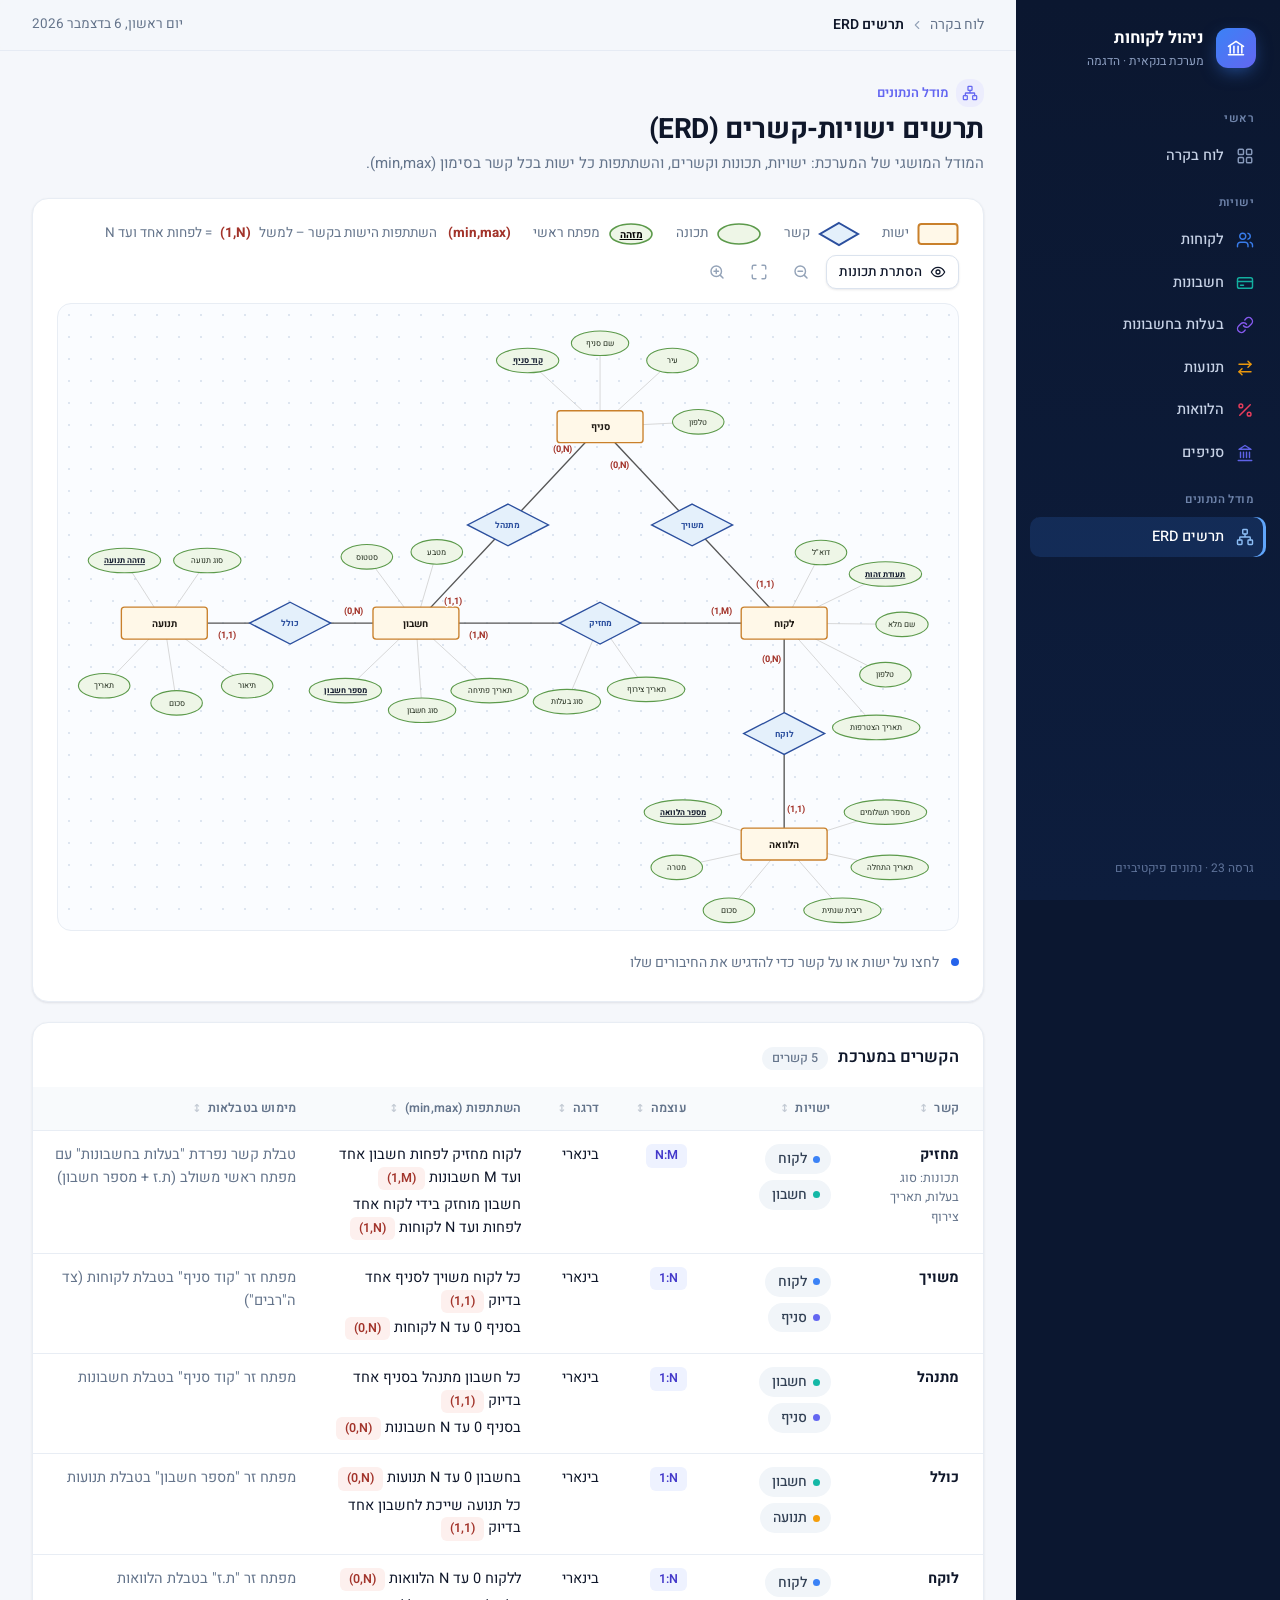
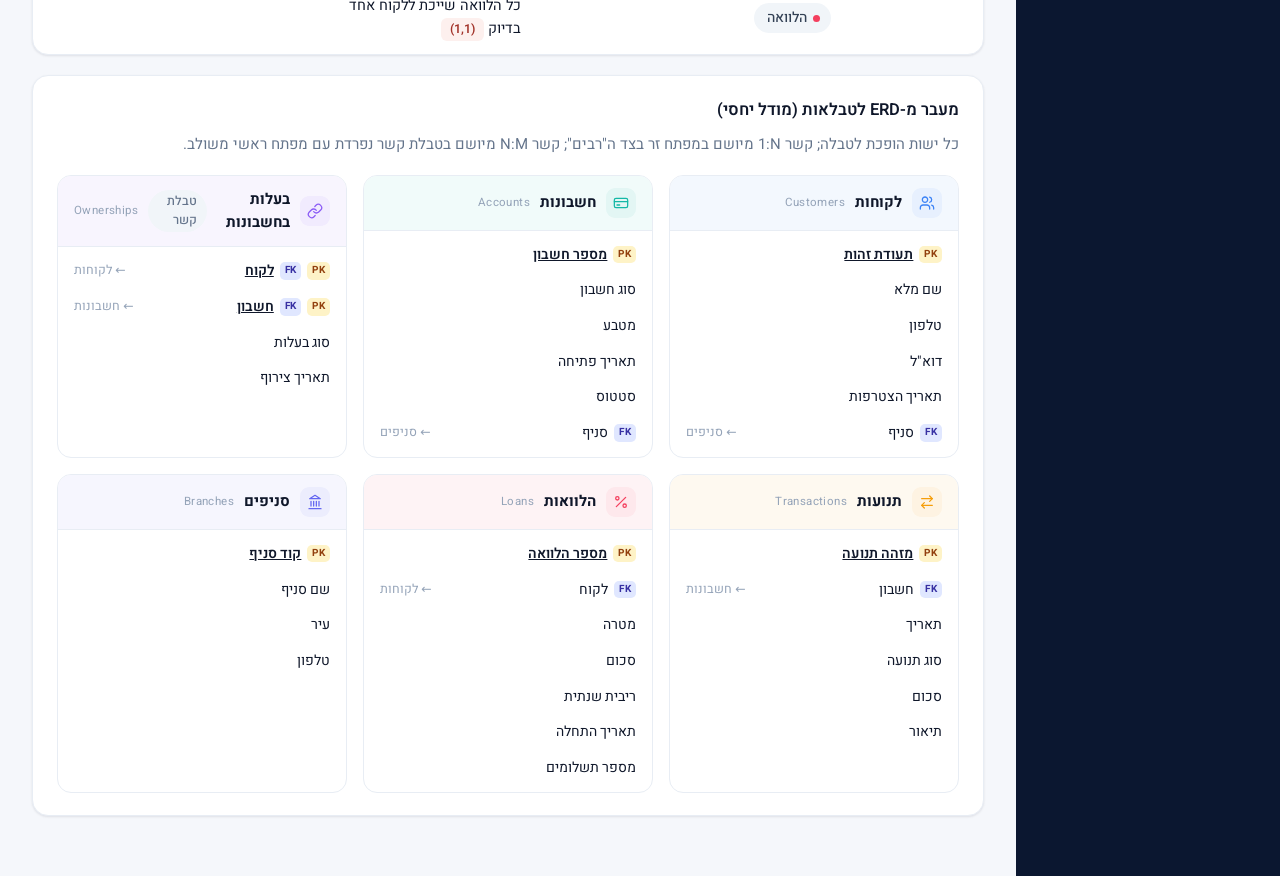
==== erd.html @ eeb23deb "Version 23: force left-to-right order of (min,max) labels in the ERD Safari ignores bidi isolate mar" ====
<!DOCTYPE html>
<html lang="he" dir="rtl">
<head>
  <meta charset="UTF-8">
  <meta name="app-version" content="23">
  <meta name="viewport" content="width=device-width, initial-scale=1">
  <title>תרשים ישויות-קשרים (ERD) – ניהול לקוחות</title>
  <link rel="preconnect" href="https://fonts.googleapis.com">
  <link rel="preconnect" href="https://fonts.gstatic.com" crossorigin>
  <link href="https://fonts.googleapis.com/css2?family=Heebo:wght@400;500;600;700&display=swap" rel="stylesheet">
  <link rel="stylesheet" href="assets/style.css?v=23">
  <link rel="icon" href="data:image/svg+xml,%3Csvg xmlns='http://www.w3.org/2000/svg' viewBox='0 0 24 24'%3E%3Crect width='24' height='24' rx='6' fill='%232563eb'/%3E%3Cpath d='M4 10l8-5 8 5M6 10v7M10 10v7M14 10v7M18 10v7M4 19h16' stroke='white' stroke-width='1.6' fill='none'/%3E%3C/svg%3E">
</head>
<body>
<div class="app">
  <aside class="sidebar" id="sidebar"></aside>
  <div class="scrim"></div>
  <div class="main">
    <header class="header">
      <button class="icon-btn menu-btn" id="menuBtn" type="button" aria-label="תפריט"></button>
      <nav class="crumbs" id="crumbs"></nav>
      <span class="spacer"></span>
      <span class="today" id="today"></span>
    </header>
    <main class="content">
      <div class="page-head">
        <div>
          <div class="eyebrow" style="--c:#6366f1"><span class="tile" id="erdTile"></span>מודל הנתונים</div>
          <h1>תרשים ישויות-קשרים (ERD)</h1>
          <p>המודל המושגי של המערכת: ישויות, תכונות וקשרים, והשתתפות כל ישות בכל קשר בסימון <span class="ltr">(min,max)</span>.</p>
        </div>
      </div>

      <div class="card">
        <div class="erd-toolbar">
          <div class="erd-legend" id="legend"></div>
          <span class="spacer"></span>
          <button class="btn sm" id="toggleAttrs" type="button"></button>
          <button class="icon-btn" id="zoomOut" type="button" title="הקטנה" aria-label="הקטנה"></button>
          <button class="icon-btn" id="zoomFit" type="button" title="התאמה למסך" aria-label="התאמה למסך"></button>
          <button class="icon-btn" id="zoomIn" type="button" title="הגדלה" aria-label="הגדלה"></button>
        </div>
        <div class="erd-canvas" id="canvas"></div>
        <div class="sel-bar"><span class="dot"></span><span id="selInfo">לחצו על ישות או על קשר כדי להדגיש את החיבורים שלו</span>
          <button class="btn sm ghost" id="clearSel" type="button" hidden>ניקוי בחירה</button></div>
      </div>

      <div class="card flush">
        <div class="card-head" style="padding:22px 24px 0"><h2>הקשרים במערכת</h2><span class="count-pill" id="relCount"></span></div>
        <div class="table-wrap" style="margin-top:6px"><table class="data rels" id="relTable"></table></div>
      </div>

      <div class="card">
        <div class="card-head"><h2>מעבר מ-ERD לטבלאות (מודל יחסי)</h2></div>
        <p class="muted" style="margin:-6px 0 18px">כל ישות הופכת לטבלה; קשר <span class="ltr">1:N</span> מיושם במפתח זר בצד ה"רבים"; קשר <span class="ltr">N:M</span> מיושם בטבלת קשר נפרדת עם מפתח ראשי משולב.</p>
        <div class="schema-grid" id="schemaGrid"></div>
      </div>
    </main>
  </div>
</div>

<script src="assets/schema.js?v=23"></script>
<script src="assets/shell.js?v=23"></script>
<script src="assets/erd.js?v=23"></script>
</body>
</html>
---- assets/style.css ----
[hidden]{display:none!important}
:root{
  --bg:#f5f7fb; --surface:#fff; --ink:#0f172a; --ink-2:#334155; --muted:#64748b; --faint:#94a3b8;
  --line:#e8edf4; --line-2:#dbe3ee;
  --side:#0b1730; --side-2:#13254a; --side-ink:#c7d2e6;
  --primary:#2563eb; --primary-600:#1d4ed8; --primary-50:#eff5ff;
  --good:#16a34a; --bad:#e11d48; --warn:#d97706;
  --r:16px; --r-sm:10px;
  --sh-1:0 1px 2px rgba(15,23,42,.04),0 1px 3px rgba(15,23,42,.06);
  --sh-2:0 4px 24px -6px rgba(15,23,42,.10),0 2px 6px rgba(15,23,42,.04);
  --side-w:264px;
}
*{box-sizing:border-box}
html,body{margin:0;height:100%}
body{font-family:"Heebo",system-ui,-apple-system,"Segoe UI",Arial,sans-serif;background:var(--bg);color:var(--ink);
  direction:rtl;text-align:right;font-size:15px;line-height:1.55;-webkit-font-smoothing:antialiased}
a{color:var(--primary);text-decoration:none}
button,input,select{font:inherit;color:inherit}
.ltr{direction:ltr;unicode-bidi:isolate;display:inline-block}
.muted{color:var(--muted)}
.num{font-variant-numeric:tabular-nums}

/* ================= App shell ================= */
.app{display:grid;grid-template-columns:var(--side-w) 1fr;min-height:100vh;min-height:100dvh;background:linear-gradient(to left,var(--side) var(--side-w),transparent var(--side-w))}
.sidebar{background:linear-gradient(180deg,var(--side) 0%,#0d1d3d 100%);color:var(--side-ink);
  position:sticky;top:0;height:100vh;height:100dvh;overflow-y:auto;overscroll-behavior:contain;padding:22px 14px;display:flex;flex-direction:column;gap:2px}
.brand{display:flex;align-items:center;gap:12px;color:#fff;padding:4px 10px 22px}
.brand-mark{width:40px;height:40px;border-radius:12px;display:grid;place-items:center;color:#fff;
  background:linear-gradient(135deg,#3b82f6,#6366f1);box-shadow:0 6px 18px -4px rgba(59,130,246,.55)}
.brand b{display:block;font-size:16.5px;font-weight:700;letter-spacing:-.2px}
.brand small{display:block;font-size:12px;color:#8ea0c2}
.nav-sec{font-size:11.5px;font-weight:600;letter-spacing:.4px;color:#6f84ab;padding:16px 12px 6px}
.nav-item{display:flex;align-items:center;gap:12px;padding:9px 12px;border-radius:10px;color:var(--side-ink);font-weight:500;font-size:14.5px;transition:background .15s,color .15s}
.nav-item:hover{background:rgba(255,255,255,.06);color:#fff}
.nav-item.active{background:rgba(59,130,246,.16);color:#fff;box-shadow:inset -3px 0 0 #60a5fa}
.nav-ic{display:grid;place-items:center;color:var(--c,#8ea0c2);opacity:.95}
.nav-item.active .nav-ic{color:#93c5fd}
.nav-count{margin-inline-start:auto;font-size:12px;background:rgba(255,255,255,.08);color:#b8c5dd;border-radius:999px;padding:0 8px;font-variant-numeric:tabular-nums}
.side-foot{margin-top:auto;font-size:12px;color:#5f739a;padding:18px 12px 0}

.main{min-width:0;display:flex;flex-direction:column}
.header{position:sticky;top:0;z-index:15;display:flex;align-items:center;gap:14px;padding:14px 32px;
  background:rgba(245,247,251,.82);backdrop-filter:saturate(1.4) blur(10px);-webkit-backdrop-filter:saturate(1.4) blur(10px);border-bottom:1px solid rgba(219,227,238,.6)}
.crumbs{display:flex;align-items:center;gap:6px;font-size:14px;color:var(--muted);min-width:0}
.crumbs a{color:var(--muted)} .crumbs a:hover{color:var(--ink)}
.crumbs b{color:var(--ink);font-weight:600;white-space:nowrap;overflow:hidden;text-overflow:ellipsis}
.crumbs svg{transform:scaleX(-1);color:var(--faint)}
.header .spacer{flex:1}
.today{font-size:13.5px;color:var(--muted)}
.menu-btn{display:none}
.content{padding:28px 32px 40px;max-width:1360px;width:100%}
.scrim{display:none}

/* ================= Typography / page head ================= */
.page-head{display:flex;align-items:flex-end;gap:16px;flex-wrap:wrap;margin-bottom:22px}
.page-head h1{margin:0;font-size:28px;font-weight:700;letter-spacing:-.4px;line-height:1.2}
.page-head p{margin:6px 0 0;color:var(--muted);max-width:760px}
.page-head .actions{margin-inline-start:auto;display:flex;gap:10px;align-items:center;flex-wrap:wrap}
.eyebrow{display:inline-flex;align-items:center;gap:8px;font-size:13px;font-weight:600;color:var(--c,var(--primary));margin-bottom:6px}
.eyebrow .tile{width:28px;height:28px}

/* ================= Cards ================= */
.card{background:var(--surface);border:1px solid var(--line);border-radius:var(--r);box-shadow:var(--sh-1);padding:22px 24px;margin-bottom:20px}
.card-head{display:flex;align-items:center;gap:10px;margin-bottom:16px}
.card-head h2{margin:0;font-size:16.5px;font-weight:600}
.card-head .sub{font-size:13px;color:var(--muted)}
.card-head .more{margin-inline-start:auto;font-size:13.5px;font-weight:500}
.card.flush{padding:0;overflow:hidden}
.tile{width:42px;height:42px;border-radius:12px;display:grid;place-items:center;flex:none;
  color:var(--c,var(--primary));background:color-mix(in srgb,var(--c,var(--primary)) 12%,#fff)}

/* KPI */
.kpis{display:grid;grid-template-columns:repeat(4,minmax(0,1fr));gap:18px;margin-bottom:20px}
.kpi{background:var(--surface);border:1px solid var(--line);border-radius:var(--r);box-shadow:var(--sh-1);padding:20px 22px;display:flex;flex-direction:column;gap:14px;color:var(--ink);position:relative;overflow:hidden}
a.kpi:hover{box-shadow:var(--sh-2);border-color:var(--line-2)}
.kpi .top{display:flex;align-items:center;justify-content:space-between}
.kpi .lbl{color:var(--muted);font-size:14px;font-weight:500}
.kpi .val{font-size:30px;font-weight:700;letter-spacing:-.6px;line-height:1.1;font-variant-numeric:tabular-nums}
.kpi .foot{font-size:13px;color:var(--muted)}
.kpi.hero{background:linear-gradient(135deg,#1e3a8a 0%,#2563eb 55%,#4f46e5 100%);color:#fff;border:0;box-shadow:0 12px 30px -12px rgba(37,99,235,.6)}
.kpi.hero .lbl,.kpi.hero .foot{color:rgba(255,255,255,.78)}
.kpi.hero .tile{background:rgba(255,255,255,.16);color:#fff}
.kpi.hero::after{content:"";position:absolute;inset:auto -60px -80px auto;width:220px;height:220px;border-radius:50%;background:radial-gradient(circle,rgba(255,255,255,.18),transparent 65%)}

.grid{display:grid;gap:20px}
.grid.c2{grid-template-columns:1fr 1fr}
.grid.c32{grid-template-columns:3fr 2fr}

/* entity strip */
.ent-strip{display:grid;grid-template-columns:repeat(6,minmax(0,1fr));gap:12px}
.ent-chip{display:flex;flex-direction:column;gap:10px;padding:14px;border:1px solid var(--line);border-radius:14px;color:var(--ink);transition:.15s}
.ent-chip:hover{border-color:color-mix(in srgb,var(--c) 40%,#fff);background:color-mix(in srgb,var(--c) 4%,#fff)}
.ent-chip .tile{width:34px;height:34px;border-radius:10px}
.ent-chip b{font-size:22px;font-weight:700;line-height:1}
.ent-chip span{font-size:13px;color:var(--muted)}

/* bars */
.bars{display:flex;flex-direction:column;gap:14px}
.bar-row{display:grid;grid-template-columns:92px 1fr auto;align-items:center;gap:12px;font-size:14px}
.bar-row .name{color:var(--ink-2);font-weight:500}
.bar-track{display:block;height:10px;background:#f1f5f9;border-radius:999px;overflow:hidden}
.bar-fill{display:block;height:100%;border-radius:999px;background:var(--c,var(--primary));min-width:4px;transition:width .6s cubic-bezier(.2,.8,.2,1)}
.bar-row .v{font-weight:600;font-variant-numeric:tabular-nums;min-width:96px;text-align:left}
.bar-row:hover .bar-fill{filter:brightness(.92)}

/* people list */
.plist{display:flex;flex-direction:column}
.prow{display:flex;align-items:center;gap:12px;padding:11px 0;border-top:1px solid var(--line);color:var(--ink)}
.prow:first-child{border-top:0}
.prow:hover .pname{color:var(--primary)}
.pname{font-weight:600}
.psub{font-size:12.5px;color:var(--muted)}
.prow .amt{margin-inline-start:auto;font-weight:600;font-variant-numeric:tabular-nums}
.avatar{width:36px;height:36px;border-radius:50%;display:grid;place-items:center;font-size:13.5px;font-weight:700;flex:none;
  color:var(--c,#3b82f6);background:color-mix(in srgb,var(--c,#3b82f6) 14%,#fff)}

/* ================= Buttons & inputs ================= */
.btn{border:1px solid var(--line-2);background:#fff;color:var(--ink);padding:9px 16px;border-radius:var(--r-sm);cursor:pointer;font-weight:500;font-size:14.5px;
  display:inline-flex;align-items:center;gap:8px;box-shadow:var(--sh-1);transition:.15s;white-space:nowrap}
.btn:hover{background:#f8fafc;border-color:#cbd5e1}
.btn.primary{background:var(--primary);border-color:var(--primary);color:#fff;box-shadow:0 4px 12px -4px rgba(37,99,235,.55)}
.btn.primary:hover{background:var(--primary-600)}
.btn.danger{color:var(--bad)} .btn.danger:hover{background:#fff1f2;border-color:#fecdd3}
.btn.sm{padding:6px 12px;font-size:13.5px}
.btn.ghost{background:transparent;box-shadow:none;border-color:transparent;color:var(--muted)}
.btn.ghost:hover{background:#eef2f7;color:var(--ink)}
.icon-btn{border:0;background:transparent;cursor:pointer;width:34px;height:34px;border-radius:9px;color:var(--faint);display:inline-grid;place-items:center;transition:.15s}
.icon-btn:hover{background:#eef2f7;color:var(--ink)}
.icon-btn.del:hover{background:#fff1f2;color:var(--bad)}
.search{position:relative;display:flex}
.search input{border:1px solid var(--line-2);border-radius:var(--r-sm);padding:9px 40px 9px 14px;min-width:260px;background:#fff;box-shadow:var(--sh-1);outline:0;transition:.15s}
.search input:focus{border-color:#93b4f5;box-shadow:0 0 0 4px rgba(37,99,235,.12)}
.search svg{position:absolute;right:13px;top:50%;transform:translateY(-50%);color:var(--faint)}

/* ================= Tables ================= */
.table-wrap{overflow-x:auto}
table.data{width:100%;border-collapse:separate;border-spacing:0;font-size:14.5px}
table.data th{background:#f8fafc;color:var(--muted);font-weight:600;font-size:12.5px;letter-spacing:.2px;text-align:right;padding:12px 18px;border-bottom:1px solid var(--line);white-space:nowrap}
table.data td{padding:13px 18px;border-bottom:1px solid var(--line);white-space:nowrap;vertical-align:middle}
table.data tbody tr:last-child td{border-bottom:0}
table.data tbody tr[data-go]{cursor:pointer;transition:background .12s}
table.data tbody tr[data-go]:hover{background:#f8fbff}
table.data td.actions{width:1%;text-align:left}
table.data td.actions .icon-btn{opacity:.55;transition:.15s}
table.data tr:hover td.actions .icon-btn,table.data td.actions .icon-btn:focus-visible{opacity:1}
.card table.data th:first-child,.card table.data td:first-child{padding-inline-start:24px}
.cell-main{display:flex;align-items:center;gap:10px;font-weight:600}
.key-ic{font-size:10px;border-radius:5px;padding:1px 5px;margin-inline-start:6px;font-weight:700;letter-spacing:.3px;vertical-align:1px}
.key-ic.pk{background:#fef3c7;color:#92400e}
.key-ic.fk{background:#e0e7ff;color:#3730a3}
.chip{display:inline-flex;align-items:center;gap:6px;color:var(--ink-2);font-size:14px;font-weight:500;padding:3px 10px 3px 12px;border-radius:999px;background:#f1f5f9;border:1px solid transparent;transition:.15s}
.chip::before{content:"";width:7px;height:7px;border-radius:50%;background:var(--c,#94a3b8)}
.chip:hover{border-color:color-mix(in srgb,var(--c) 45%,#fff);background:color-mix(in srgb,var(--c) 7%,#fff)}
.tag{display:inline-flex;align-items:center;gap:6px;font-size:13px;font-weight:500;padding:2px 10px;border-radius:999px;background:#f1f5f9;color:var(--ink-2)}
.tag.ok{background:#ecfdf3;color:#15803d}.tag.ok::before,.tag.bad::before,.tag.mid::before{content:"";width:6px;height:6px;border-radius:50%;background:currentColor}
.tag.bad{background:#fff1f2;color:#be123c}.tag.mid{background:#fffbeb;color:#b45309}
.pos{color:var(--good)} .neg{color:var(--bad)}
.empty{padding:44px;text-align:center;color:var(--muted)}
.count-pill{font-size:12.5px;background:#f1f5f9;color:var(--muted);padding:2px 10px;border-radius:999px;font-weight:500}
.rel-badges{display:flex;gap:8px;flex-wrap:wrap;margin-top:12px}
.rel-badge{font-size:13px;background:#fff;border:1px solid var(--line-2);border-radius:999px;padding:3px 12px;color:var(--ink-2)}
.rel-badge b{color:var(--ink);font-weight:600}

/* ================= Detail ================= */
.detail-hero{display:flex;align-items:center;gap:18px}
.detail-hero .avatar,.detail-hero .tile{width:56px;height:56px;border-radius:16px;font-size:20px}
.attr-grid{display:grid;grid-template-columns:repeat(auto-fill,minmax(200px,1fr));gap:0;border:1px solid var(--line);border-radius:12px;overflow:hidden}
.attr{padding:14px 18px;border-bottom:1px solid var(--line);border-inline-start:1px solid var(--line);margin-inline-start:-1px;margin-bottom:-1px}
.attr .k{font-size:12.5px;color:var(--muted);margin-bottom:3px}
.attr .v{font-weight:500;font-size:15.5px}

/* ================= Dialog ================= */
dialog{border:0;border-radius:20px;padding:0;width:min(580px,94vw);--dlg-max:90vh;max-height:var(--dlg-max);box-shadow:0 30px 80px -20px rgba(15,23,42,.45);overflow:hidden}
@supports (height:1svh){dialog{--dlg-max:90svh}}
dialog>form{display:flex;flex-direction:column;max-height:var(--dlg-max)}
dialog::backdrop{background:rgba(15,23,42,.45);backdrop-filter:blur(3px)}
dialog[open]{animation:pop .18s ease-out}
@keyframes pop{from{opacity:0;transform:translateY(8px) scale(.98)}to{opacity:1;transform:none}}
.dlg-head{padding:22px 26px 6px;display:flex;align-items:center;gap:12px}
.dlg-head h3{margin:0;font-size:19px}
.dlg-body{padding:16px 26px 20px;display:grid;grid-template-columns:1fr 1fr;gap:14px 18px;flex:1 1 auto;min-height:0;overflow-y:auto;-webkit-overflow-scrolling:touch;overscroll-behavior:contain}
.dlg-foot{padding:14px 26px 20px;display:flex;gap:10px;align-items:center;flex-wrap:wrap;position:relative;background:#fff;border-top:1px solid transparent;transition:border-color .2s}
dialog.has-more .dlg-foot{border-top-color:var(--line)}
dialog.has-more .dlg-foot::before{content:"";position:absolute;inset:-36px 0 auto 0;height:36px;background:linear-gradient(to top,rgba(255,255,255,.96),rgba(255,255,255,0));pointer-events:none}
.more-hint{display:none;position:absolute;top:-30px;left:50%;transform:translateX(-50%);font-size:12px;font-weight:600;color:var(--primary);background:#eff5ff;border-radius:999px;padding:2px 10px;pointer-events:none}
dialog.has-more .more-hint{display:block}
.field{display:flex;flex-direction:column;gap:6px}
.field label{font-size:13.5px;font-weight:600;color:var(--ink-2)}
.field label .req{color:var(--bad)}
.field input,.field select{border:1px solid var(--line-2);border-radius:10px;padding:10px 12px;background:#fff;width:100%;min-height:44px;outline:0;transition:.15s}
.field select{-webkit-appearance:none;appearance:none;padding-left:36px;cursor:pointer;
  background:#fff url("data:image/svg+xml,%3Csvg xmlns='http://www.w3.org/2000/svg' width='16' height='16' viewBox='0 0 24 24' fill='none' stroke='%2394a3b8' stroke-width='2' stroke-linecap='round'%3E%3Cpath d='m6 9 6 6 6-6'/%3E%3C/svg%3E") no-repeat left 12px center}
.field input:focus,.field select:focus{border-color:#93b4f5;box-shadow:0 0 0 4px rgba(37,99,235,.12)}
.field input[readonly],.field select:disabled{background:#f8fafc;color:var(--muted)}
.field .hint{font-size:12px;color:var(--faint)}
.field .err{font-size:12.5px;color:var(--bad)}
.form-msg{margin-inline-start:auto;align-self:center;color:var(--bad);font-size:14px;font-weight:600}
.field.invalid input,.field.invalid select{border-color:#fda4af;background-color:#fff5f6}
.field.invalid input:focus,.field.invalid select:focus{box-shadow:0 0 0 4px rgba(225,29,72,.12)}
.field .err:empty{display:none}
.field .err{font-weight:500}
dialog.shake{animation:shake .35s}
@keyframes shake{20%,60%{transform:translateX(-6px)}40%,80%{transform:translateX(6px)}}

/* ================= Toast ================= */
.toast{position:fixed;bottom:26px;left:50%;transform:translate(-50%,16px);background:#0f172a;color:#fff;padding:12px 20px;border-radius:12px;opacity:0;pointer-events:none;transition:.25s;z-index:60;max-width:92vw;box-shadow:var(--sh-2);font-size:14.5px}
.toast.show{opacity:1;transform:translate(-50%,0)}
.toast.err{background:#9f1239}

.foot-note{display:flex;gap:12px;align-items:center;flex-wrap:wrap;color:var(--faint);font-size:13px;padding:4px 0 0}

/* ================= ERD ================= */
.erd-toolbar{display:flex;gap:8px;align-items:center;flex-wrap:wrap;margin-bottom:14px}
.erd-legend{display:flex;flex-wrap:wrap;gap:10px 22px;align-items:center;font-size:13.5px;color:var(--muted)}
.erd-legend .item{display:flex;align-items:center;gap:8px}
.erd-toolbar .spacer{flex:1}
.erd-canvas{overflow:auto;border:1px solid var(--line);border-radius:14px;
  background:radial-gradient(circle,#dde5f0 1px,transparent 1.2px) 0 0/22px 22px,#fafcff}
.erd-canvas svg{display:block;margin:0 auto}
.sel-bar{display:flex;align-items:center;gap:12px;margin-top:14px;font-size:14px;color:var(--muted);min-height:34px}
.sel-bar .dot{width:8px;height:8px;border-radius:50%;background:var(--primary);flex:none}
svg .ent rect.box{stroke-width:2.2}
svg .ent text{font-weight:700;font-size:16px}
svg .rel polygon{stroke-width:2.2}
svg .rel text{font-size:14px;font-weight:700}
svg .attr ellipse{stroke-width:1.8}
svg .attr text{font-size:13px;fill:#1f2a1a}
svg .attr.pk text{text-decoration:underline;font-weight:700;fill:#0f172a}
svg .ln{stroke:#555;stroke-width:2.2;fill:none}
svg .ln.attr-ln{stroke:#cfcfcf;stroke-width:1.3}
svg .card-b rect{fill:#0f172a}
svg .card-b text{font-size:11.5px;font-weight:700;fill:#fff}
svg .role{font-size:13px;fill:#2b4f9e;font-style:italic;font-weight:500}
svg .mm{direction:ltr;unicode-bidi:bidi-override;font-size:15px;font-weight:700;fill:#a2332a;paint-order:stroke;stroke:#fbfcfe;stroke-width:4px;stroke-linejoin:round}
.rel-type.mmc{background:#fdf0ee;color:#a2332a;unicode-bidi:bidi-override}
svg g.clickable{cursor:pointer}
svg g.clickable:hover rect.box,svg g.clickable:hover polygon{filter:brightness(.96)}
svg.focus .dim{opacity:.12;transition:opacity .2s}
svg.no-attrs .attr,svg.no-attrs .attr-ln{display:none}
.schema-grid{display:grid;grid-template-columns:repeat(auto-fill,minmax(260px,1fr));gap:16px}
.schema-tbl{border:1px solid var(--line);border-radius:14px;overflow:hidden;background:#fff}
.schema-tbl .h{padding:12px 16px;display:flex;align-items:center;gap:10px;border-bottom:1px solid var(--line);background:color-mix(in srgb,var(--c) 6%,#fff)}
.schema-tbl .h .tile{width:30px;height:30px;border-radius:9px}
.schema-tbl .h b{font-size:15px}
.schema-tbl .h small{margin-inline-start:auto;color:var(--faint);font-size:11.5px;letter-spacing:.4px;direction:ltr}
.schema-tbl ul{list-style:none;margin:0;padding:6px 0}
.schema-tbl li{padding:7px 16px;display:flex;gap:6px;align-items:center;font-size:14px}
.schema-tbl li .key-ic{margin:0}
.schema-tbl li .ref{margin-inline-start:auto;font-size:12.5px;color:var(--faint)}
.rel-type{font-size:12.5px;font-weight:600;padding:2px 9px;border-radius:6px;background:#eef2ff;color:#4338ca;direction:ltr;display:inline-block}
table.rels td{white-space:normal;vertical-align:top}
.ent-pair{display:flex;align-items:center;gap:6px;flex-wrap:wrap}

/* ================= Responsive ================= */
@media (max-width:1180px){
  .kpis{grid-template-columns:repeat(2,minmax(0,1fr))}
  .ent-strip{grid-template-columns:repeat(3,minmax(0,1fr))}
  .grid.c32{grid-template-columns:1fr}
}
@media (max-width:900px){
  .app{grid-template-columns:1fr;background:none;overflow-x:clip}
  .sidebar{position:fixed;inset:0 0 0 auto;width:min(290px,84vw);z-index:40;transform:translateX(105%);transition:transform .25s ease;box-shadow:-10px 0 40px rgba(0,0,0,.25)}
  .app.nav-open .sidebar{transform:none}
  .app.nav-open .scrim{display:block;position:fixed;inset:0;background:rgba(15,23,42,.4);z-index:35}
  .menu-btn{display:inline-grid}
  .header{padding:12px 16px}
  .today{display:none}
  .content{padding:18px 16px 32px}
  .grid.c2{grid-template-columns:1fr}
  .page-head h1{font-size:23px}
  .page-head .actions{width:100%}
  .page-head .actions .search{flex:1}
  .search input{min-width:0;width:100%}
  .dlg-body{grid-template-columns:1fr}
  .card{padding:18px}
}
@media (max-width:560px){
  .kpis{grid-template-columns:1fr 1fr;gap:12px}
  .kpi{padding:16px}
  .kpi .val{font-size:22px}
  .ent-strip{grid-template-columns:repeat(2,minmax(0,1fr))}
  .bar-row{grid-template-columns:72px 1fr auto}
  .bar-row .v{min-width:0}
}

/* ================= FX card ================= */
.grid.c3{grid-template-columns:1fr 1fr 1fr}
.fx-list{display:flex;flex-direction:column}
.fx-row{display:flex;align-items:center;gap:12px;padding:10px 0;border-top:1px solid var(--line)}
.fx-row:first-child{border-top:0;padding-top:0}
.fx-sym{width:36px;height:36px;border-radius:10px;display:grid;place-items:center;font-weight:700;font-size:16px;color:#1d4ed8;background:#eff5ff;flex:none}
.fx-name{font-weight:600;font-size:14.5px}
.fx-rate{margin-inline-start:auto;font-weight:700;font-size:17px}
.fx-exp{margin-top:12px;padding:10px 12px;background:#f8fafc;border-radius:10px;font-size:13.5px}
.fx-foot{margin-top:12px;font-size:12.5px;color:var(--muted);line-height:1.7}
.fx-foot .faint{color:var(--faint)} .fx-foot a{color:var(--muted);text-decoration:underline}
.live{margin-inline-start:auto;font-size:12px;font-weight:600;color:var(--muted);display:inline-flex;align-items:center;gap:6px}
.live::before{content:"";width:9px;height:9px;border-radius:50%}
.live.on::before{background:#22c55e;box-shadow:0 0 0 4px rgba(34,197,94,.18);animation:pulse 2s infinite}
.live.off::before{background:#ef4444;box-shadow:0 0 0 4px rgba(239,68,68,.16)}
@keyframes pulse{50%{box-shadow:0 0 0 7px rgba(34,197,94,0)}}
.skel{display:inline-block;width:64px;height:14px;border-radius:6px;background:linear-gradient(90deg,#eef2f7,#f8fafc,#eef2f7);background-size:200% 100%;animation:sk 1.2s infinite}
@keyframes sk{to{background-position:-200% 0}}
@media (max-width:1180px){.grid.c3{grid-template-columns:1fr 1fr}.grid.c3 .fx-card{grid-column:1/-1}}
@media (max-width:900px){.grid.c3{grid-template-columns:1fr}}

.field.valid input,.field.valid select{border-color:#86efac}
.field.valid label::after{content:" ✓";color:#16a34a;font-weight:700}
.upd-bar{position:fixed;top:12px;left:50%;transform:translateX(-50%);z-index:80;background:#0f172a;color:#fff;border-radius:12px;padding:8px 10px 8px 16px;display:flex;gap:12px;align-items:center;box-shadow:var(--sh-2);font-size:14px;max-width:94vw}
@media (max-width:900px){
  /* בנייד: חלון צמוד לראש המסך, בגובה החלק הגלוי בלבד (svh = בלי סרגלי הדפדפן),
     כך שכפתורי השמירה לעולם לא מוסתרים מאחורי סרגל הכתובות של Safari */
  dialog{width:calc(100vw - 16px);max-width:calc(100vw - 16px);margin:8px auto auto;border-radius:18px;--dlg-max:calc(100vh - 16px)}
  @supports (height:1svh){dialog{--dlg-max:calc(100svh - 16px)}}
  .dlg-head{padding:16px 18px 4px}.dlg-body{padding:12px 18px 18px}.dlg-foot{padding:12px 18px 14px}
  .dlg-foot .btn.primary{flex:1;justify-content:center}
  .form-msg{flex-basis:100%;order:-1;margin:0}
}

/* ---- iOS Safari: שדות תאריך ובחירה ---- */
.field input,.field select{min-width:0;max-width:100%;box-sizing:border-box}
.field input[type="date"]{-webkit-appearance:none;appearance:none;display:block;min-height:44px;line-height:1.4;text-align:right}
.field input[type="date"]::-webkit-date-and-time-value{text-align:right;margin:0}
.field input[type="date"]::-webkit-calendar-picker-indicator{margin:0}
.field{min-width:0}
.dlg-body{scroll-padding:12px}
@media (max-width:900px){
  .toast{bottom:auto;top:12px;transform:translate(-50%,-16px)}
  .toast.show{transform:translate(-50%,0)}
  .sidebar{padding-bottom:40px}
  .content{padding-bottom:72px}
  .field input,.field select{font-size:16px}   /* מונע זום אוטומטי של iOS בעת הקלדה */
}

/* ================= Responsive tables ================= */
table.data td{white-space:normal;overflow-wrap:anywhere}
table.data td .num,table.data td.num,table.data .chip,table.data .tag,table.data .rel-type{white-space:nowrap;overflow-wrap:normal}
table.data th{white-space:normal}
@media (max-width:1500px){.grid.c32{grid-template-columns:1fr}}
@media (max-width:1180px) and (min-width:901px){:root{--side-w:224px}.content{padding:24px 22px 40px}}
@media (max-width:1280px){table.data .chip{white-space:normal;text-align:right}}
@media (max-width:1100px){
  table.data th,table.data td{padding:10px 9px}
  .card table.data th:first-child,.card table.data td:first-child{padding-inline-start:18px}
}
/* מסך צר: כל שורה הופכת לכרטיס – שם העמודה מימין והערך לידו */
@media (max-width:700px){
  /* במסך צר הכותרות הופכות לשורת "צ'יפים" למיון */
  table.data thead{display:block;border-bottom:1px solid var(--line);background:#f8fafc}
  table.data thead tr{display:flex;flex-wrap:wrap;gap:6px;padding:10px 14px}
  table.data thead th,.card table.data thead th:first-child{display:inline-flex;align-items:center;border:0;padding:4px 10px;border-radius:999px;background:#fff;border:1px solid var(--line);font-size:12px}
  table.data thead th:empty{display:none}
  table.data,table.data tbody,table.data tr,table.data td{display:block;width:100%}
  table.data tbody tr{padding:12px 16px;border-bottom:1px solid var(--line)}
  table.data tbody tr:last-child{border-bottom:0}
  table.data td,.card table.data td:first-child{border:0;padding:4px 0;display:grid;grid-template-columns:minmax(92px,34%) 1fr;gap:10px;align-items:center;text-align:right}
  table.data td::before{content:attr(data-label);color:var(--muted);font-size:13px;font-weight:500}
  table.data td[data-label=""]{display:flex;gap:4px}
  table.data td[data-label=""]::before{display:none}
  table.data td.actions{opacity:1;width:100%;justify-content:flex-start;margin-top:4px}
  table.data td>*{min-width:0;justify-self:start}
  table.rels td{grid-template-columns:1fr}
  table.rels td::before{font-size:12px}
}

table.data td.actions{white-space:nowrap}
.header .menu-btn{display:none}
@media (max-width:900px){.header .menu-btn{display:inline-grid}}

/* ---- sorting ---- */
table.data th.sortable{cursor:pointer;user-select:none;position:relative}
table.data th.sortable:hover{color:var(--ink);background:#f1f5f9}
table.data th.sortable::after{content:"↕";margin-inline-start:6px;font-size:11px;opacity:.35}
table.data th.sort-asc::after{content:"↑";opacity:1;color:var(--primary)}
table.data th.sort-desc::after{content:"↓";opacity:1;color:var(--primary)}
table.data th.sort-asc,table.data th.sort-desc{color:var(--ink)}
table.data th.sortable:focus-visible{outline:2px solid #93b4f5;outline-offset:-2px}
/* ---- nav sub item ---- */
/* ---- transfer ---- */
.field.full,.xfer-preview.full{grid-column:1/-1}
.xfer-preview{background:#f8fafc;border:1px solid var(--line);border-radius:12px;padding:12px 14px}
.xfer-flow{display:flex;align-items:center;justify-content:space-between;gap:10px}
.xfer-flow span{display:flex;flex-direction:column}
.xfer-flow b{font-size:17px;font-variant-numeric:tabular-nums}
.xfer-flow small{color:var(--muted);font-size:12.5px}
.xfer-flow .arrow{font-size:20px;color:var(--faint)}
.xfer-preview .psub{margin-top:6px}
/* העברה: "לחשבון" ממוקם בדיוק מתחת ל"מחשבון" (באותה עמודה); dense ממלא את המקום הפנוי בעמודה השנייה */
@media (min-width:901px){
  .dlg-body{grid-auto-flow:row dense}
  .dlg-body [data-field="toAccountNo"]{grid-column:2}
}
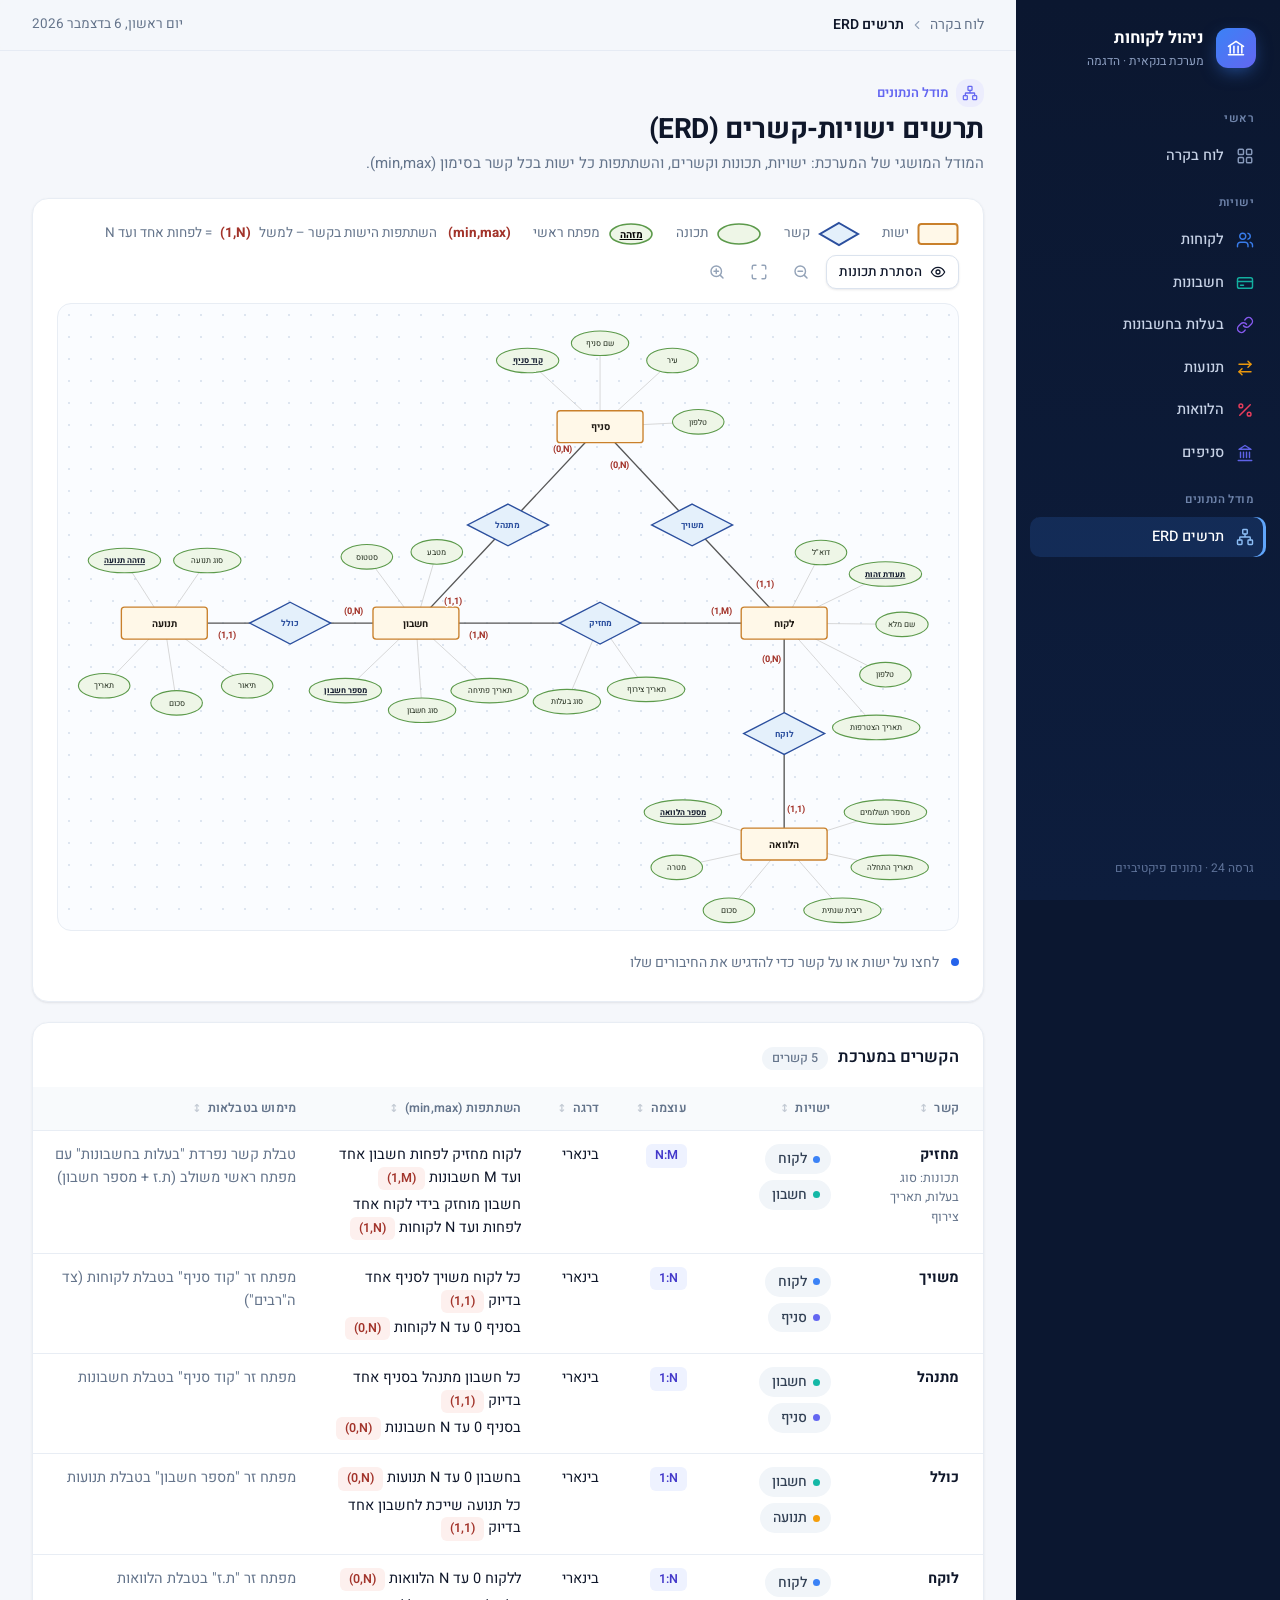
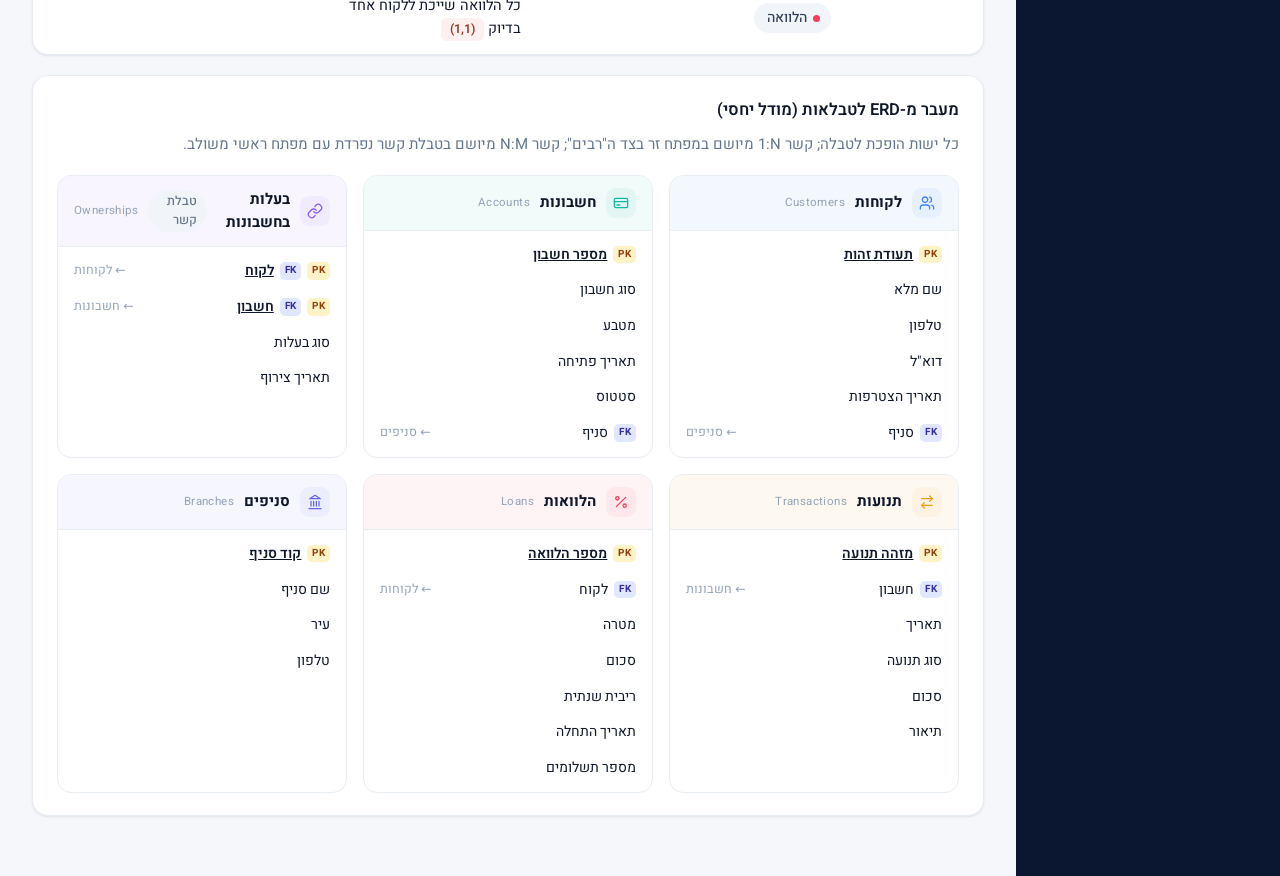
==== commit 70a988ae: "Version 24: more visual dashboard and detail pages - Welcome banner with greeting and quick actions " ====
--- a/erd.html
+++ b/erd.html
@@ -2,13 +2,13 @@
 <html lang="he" dir="rtl">
 <head>
   <meta charset="UTF-8">
-  <meta name="app-version" content="23">
+  <meta name="app-version" content="24">
   <meta name="viewport" content="width=device-width, initial-scale=1">
   <title>תרשים ישויות-קשרים (ERD) – ניהול לקוחות</title>
   <link rel="preconnect" href="https://fonts.googleapis.com">
   <link rel="preconnect" href="https://fonts.gstatic.com" crossorigin>
   <link href="https://fonts.googleapis.com/css2?family=Heebo:wght@400;500;600;700&display=swap" rel="stylesheet">
-  <link rel="stylesheet" href="assets/style.css?v=23">
+  <link rel="stylesheet" href="assets/style.css?v=24">
   <link rel="icon" href="data:image/svg+xml,%3Csvg xmlns='http://www.w3.org/2000/svg' viewBox='0 0 24 24'%3E%3Crect width='24' height='24' rx='6' fill='%232563eb'/%3E%3Cpath d='M4 10l8-5 8 5M6 10v7M10 10v7M14 10v7M18 10v7M4 19h16' stroke='white' stroke-width='1.6' fill='none'/%3E%3C/svg%3E">
 </head>
 <body>
@@ -59,8 +59,8 @@
   </div>
 </div>
 
-<script src="assets/schema.js?v=23"></script>
-<script src="assets/shell.js?v=23"></script>
-<script src="assets/erd.js?v=23"></script>
+<script src="assets/schema.js?v=24"></script>
+<script src="assets/shell.js?v=24"></script>
+<script src="assets/erd.js?v=24"></script>
 </body>
 </html>
--- a/assets/style.css
+++ b/assets/style.css
@@ -390,3 +390,77 @@
   .dlg-body{grid-auto-flow:row dense}
   .dlg-body [data-field="toAccountNo"]{grid-column:2}
 }
+
+/* ================= Visual layer ================= */
+/* welcome banner */
+.welcome{position:relative;overflow:hidden;border-radius:22px;padding:28px 30px;margin-bottom:22px;color:#fff;
+  background:radial-gradient(120% 140% at 100% 0%,#3b82f6 0%,#1d4ed8 38%,#1e1b4b 100%);box-shadow:0 18px 40px -18px rgba(30,64,175,.6);
+  display:flex;flex-wrap:wrap;align-items:flex-end;justify-content:space-between;gap:22px}
+.welcome .wl-text{position:relative;z-index:1}
+.welcome .wl-greet{font-size:14px;font-weight:600;color:#bfdbfe;letter-spacing:.2px}
+.welcome h1{margin:4px 0 6px;font-size:30px;letter-spacing:-.5px}
+.welcome p{margin:0;color:#dbeafe;max-width:520px}
+.wl-art{position:absolute;inset:auto 0 0 auto;width:340px;height:340px;left:-60px;top:-80px;opacity:.16;pointer-events:none}
+.wl-art circle{fill:none;stroke:#fff;stroke-width:22}
+.qa{position:relative;z-index:1;display:grid;grid-template-columns:repeat(4,minmax(0,1fr));gap:10px}
+.qa-btn{display:flex;flex-direction:column;align-items:flex-start;gap:10px;min-width:118px;padding:14px 14px 12px;border-radius:16px;cursor:pointer;
+  border:1px solid rgba(255,255,255,.22);background:rgba(255,255,255,.12);color:#fff;font-weight:600;font-size:14px;text-align:right;
+  backdrop-filter:blur(6px);-webkit-backdrop-filter:blur(6px);transition:transform .15s,background .15s}
+.qa-btn:hover{background:rgba(255,255,255,.2);transform:translateY(-2px)}
+.qa-btn .tile{width:36px;height:36px;border-radius:11px;background:#fff}
+/* grids */
+.grid.c21{grid-template-columns:2fr 1fr}
+.grid.c12{grid-template-columns:minmax(300px,1fr) 2fr;align-items:stretch;margin-bottom:20px}
+.grid.c21,.grid.c2,.grid.c32{margin-bottom:0}
+@media (max-width:1180px){.grid.c21,.grid.c12{grid-template-columns:1fr}.qa{grid-template-columns:repeat(2,minmax(0,1fr))}}
+@media (max-width:560px){.welcome{padding:22px 18px}.welcome h1{font-size:24px}.qa{width:100%}.qa-btn{min-width:0}}
+/* chart */
+.chart{position:relative;width:100%}
+.chart svg{display:block;overflow:visible}
+.ch-grid{stroke:#eef2f7;stroke-width:1}
+.ch-y,.ch-x{font-size:11.5px;fill:#94a3b8;font-family:inherit}
+.ch-tick{stroke:#cbd5e1}
+.ch-line{fill:none;stroke-width:2.2;stroke-linejoin:round}
+.ch-dot{fill:#fff;stroke-width:2}
+.ch-cross{stroke:#94a3b8;stroke-dasharray:3 3}
+.ch-hot{stroke:#fff;stroke-width:3}
+.ch-tip{position:absolute;transform:translate(-50%,-100%);background:#0f172a;color:#fff;border-radius:10px;padding:6px 10px;font-size:12.5px;
+  pointer-events:none;white-space:nowrap;display:flex;flex-direction:column;align-items:center;box-shadow:var(--sh-2)}
+.ch-tip b{font-size:14px;font-variant-numeric:tabular-nums}
+.ch-tip span{color:#cbd5e1;font-size:11.5px}
+/* bank cards */
+.cards-row{display:grid;grid-template-columns:repeat(auto-fill,minmax(250px,1fr));gap:16px}
+.bank-card{position:relative;overflow:hidden;display:flex;flex-direction:column;gap:2px;color:#fff;border-radius:18px;padding:18px 20px;min-height:168px;
+  box-shadow:0 14px 30px -14px rgba(15,23,42,.5);transition:transform .18s,box-shadow .18s;isolation:isolate}
+.bank-card:hover{transform:translateY(-3px);box-shadow:0 20px 36px -16px rgba(15,23,42,.55)}
+.bank-card::before{content:"";position:absolute;width:240px;height:240px;border-radius:50%;left:-70px;bottom:-130px;background:rgba(255,255,255,.12);z-index:-1}
+.bank-card::after{content:"";position:absolute;width:160px;height:160px;border-radius:50%;left:40px;top:-90px;background:rgba(255,255,255,.08);z-index:-1}
+.bc-blue{background:linear-gradient(135deg,#1e40af,#3b82f6)}
+.bc-teal{background:linear-gradient(135deg,#0f766e,#14b8a6)}
+.bc-violet{background:linear-gradient(135deg,#5b21b6,#8b5cf6)}
+.bc-slate{background:linear-gradient(135deg,#0f172a,#475569)}
+.bc-top{display:flex;align-items:center;gap:8px;margin-bottom:10px}
+.bc-type{font-weight:700;font-size:15px}
+.bc-status{font-size:11.5px;font-weight:600;background:rgba(255,255,255,.22);padding:1px 8px;border-radius:999px}
+.bc-chip{margin-inline-start:auto;width:34px;height:25px;border-radius:6px;background:linear-gradient(135deg,#fde68a,#d97706);opacity:.9}
+.bc-label{font-size:12px;color:rgba(255,255,255,.75)}
+.bc-bal{font-size:26px;font-weight:700;letter-spacing:-.4px;font-variant-numeric:tabular-nums}
+.bc-no{margin-top:auto;font-size:14px;letter-spacing:2px;color:rgba(255,255,255,.85);text-align:right;font-variant-numeric:tabular-nums}
+.bc-foot{display:flex;justify-content:space-between;gap:10px;font-size:12.5px;color:rgba(255,255,255,.8);margin-top:4px}
+.bc-foot span:first-child{overflow:hidden;text-overflow:ellipsis;white-space:nowrap}
+.bank-card.big{min-height:100%;padding:22px 24px}
+.bank-card.big .bc-bal{font-size:32px}
+.bc-wrap{display:flex}
+.bc-wrap .bank-card{flex:1}
+/* mini stats */
+.mini-stats{display:grid;grid-template-columns:repeat(3,minmax(0,1fr));gap:14px;margin-bottom:20px}
+.mini-stat{display:flex;align-items:center;gap:14px;background:#fff;border:1px solid var(--line);border-radius:16px;padding:16px 18px;box-shadow:var(--sh-1)}
+.ms-v{font-size:21px;font-weight:700;font-variant-numeric:tabular-nums;line-height:1.2}
+.ms-l{font-size:13px;color:var(--muted)}
+@media (max-width:700px){.mini-stats{grid-template-columns:1fr}}
+/* entrance animation */
+@keyframes rise{from{opacity:0;transform:translateY(10px)}to{opacity:1;transform:none}}
+.content>*{animation:rise .4s cubic-bezier(.2,.8,.2,1) both}
+.content>*:nth-child(2){animation-delay:.04s}.content>*:nth-child(3){animation-delay:.08s}.content>*:nth-child(4){animation-delay:.12s}
+.content>*:nth-child(5){animation-delay:.16s}.content>*:nth-child(n+6){animation-delay:.2s}
+@media (prefers-reduced-motion:reduce){.content>*,.live.on::before{animation:none}.bank-card,.qa-btn{transition:none}}
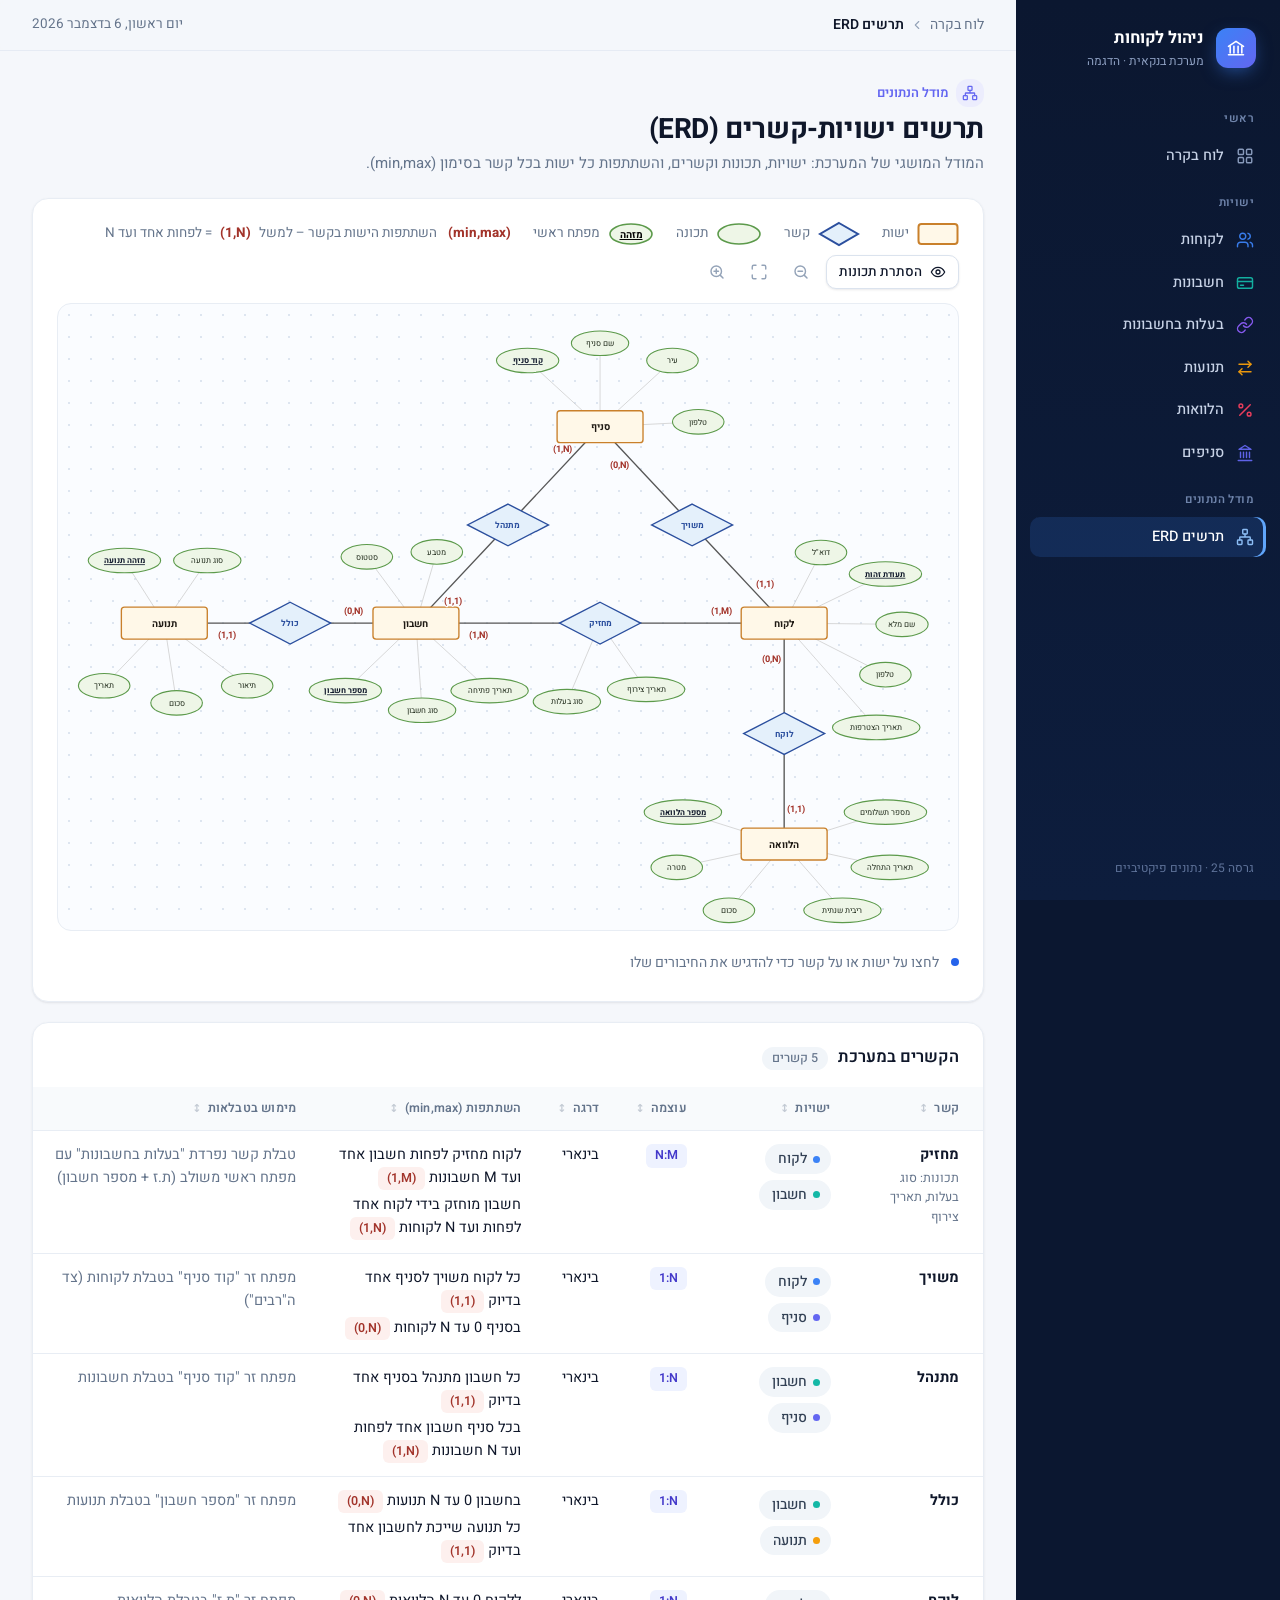
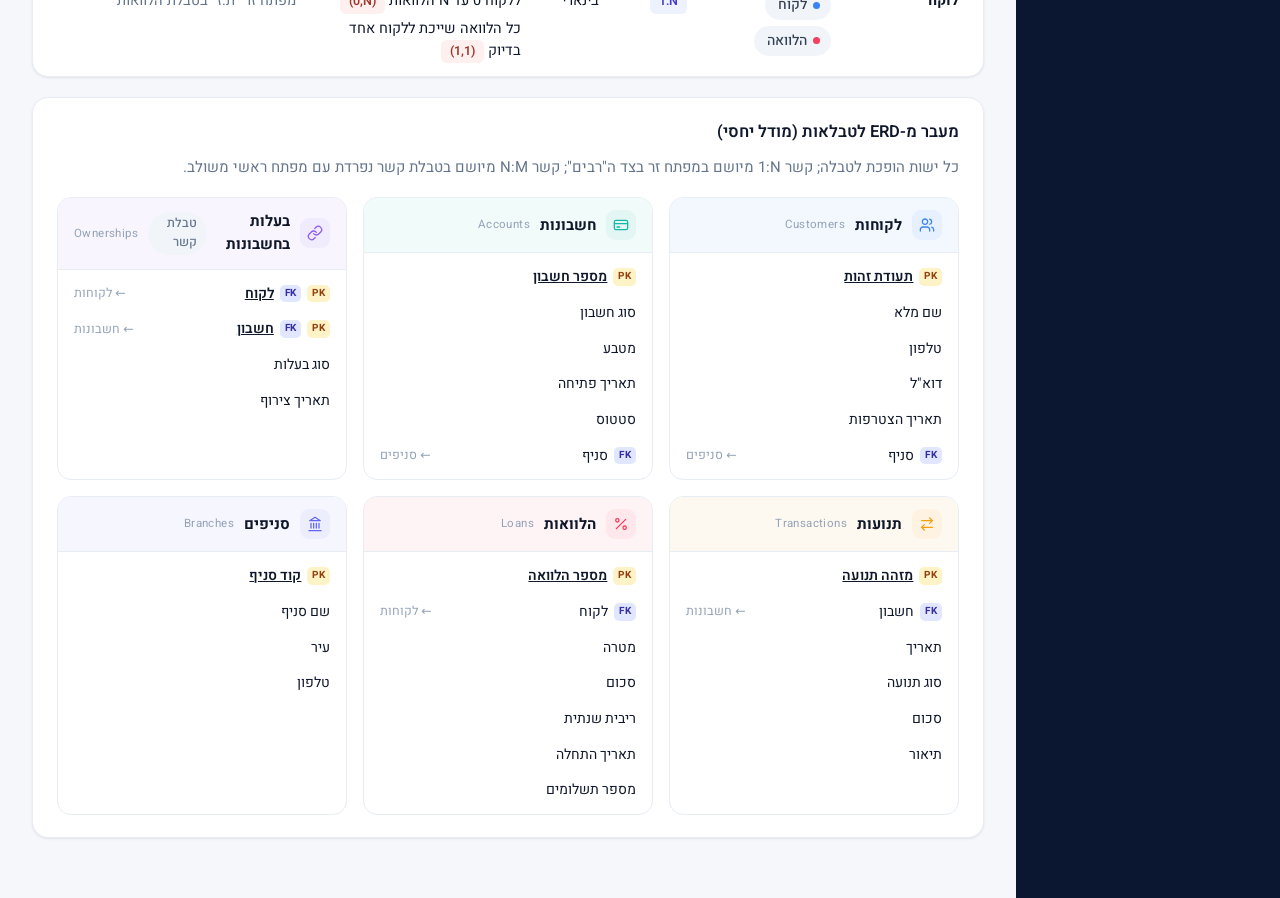
==== commit 443a40b5: "Version 25: every branch must have at least one account (1,N) - ERD: branch side of "מתנהל" changed " ====
--- a/erd.html
+++ b/erd.html
@@ -2,13 +2,13 @@
 <html lang="he" dir="rtl">
 <head>
   <meta charset="UTF-8">
-  <meta name="app-version" content="24">
+  <meta name="app-version" content="25">
   <meta name="viewport" content="width=device-width, initial-scale=1">
   <title>תרשים ישויות-קשרים (ERD) – ניהול לקוחות</title>
   <link rel="preconnect" href="https://fonts.googleapis.com">
   <link rel="preconnect" href="https://fonts.gstatic.com" crossorigin>
   <link href="https://fonts.googleapis.com/css2?family=Heebo:wght@400;500;600;700&display=swap" rel="stylesheet">
-  <link rel="stylesheet" href="assets/style.css?v=24">
+  <link rel="stylesheet" href="assets/style.css?v=25">
   <link rel="icon" href="data:image/svg+xml,%3Csvg xmlns='http://www.w3.org/2000/svg' viewBox='0 0 24 24'%3E%3Crect width='24' height='24' rx='6' fill='%232563eb'/%3E%3Cpath d='M4 10l8-5 8 5M6 10v7M10 10v7M14 10v7M18 10v7M4 19h16' stroke='white' stroke-width='1.6' fill='none'/%3E%3C/svg%3E">
 </head>
 <body>
@@ -59,8 +59,8 @@
   </div>
 </div>
 
-<script src="assets/schema.js?v=24"></script>
-<script src="assets/shell.js?v=24"></script>
-<script src="assets/erd.js?v=24"></script>
+<script src="assets/schema.js?v=25"></script>
+<script src="assets/shell.js?v=25"></script>
+<script src="assets/erd.js?v=25"></script>
 </body>
 </html>
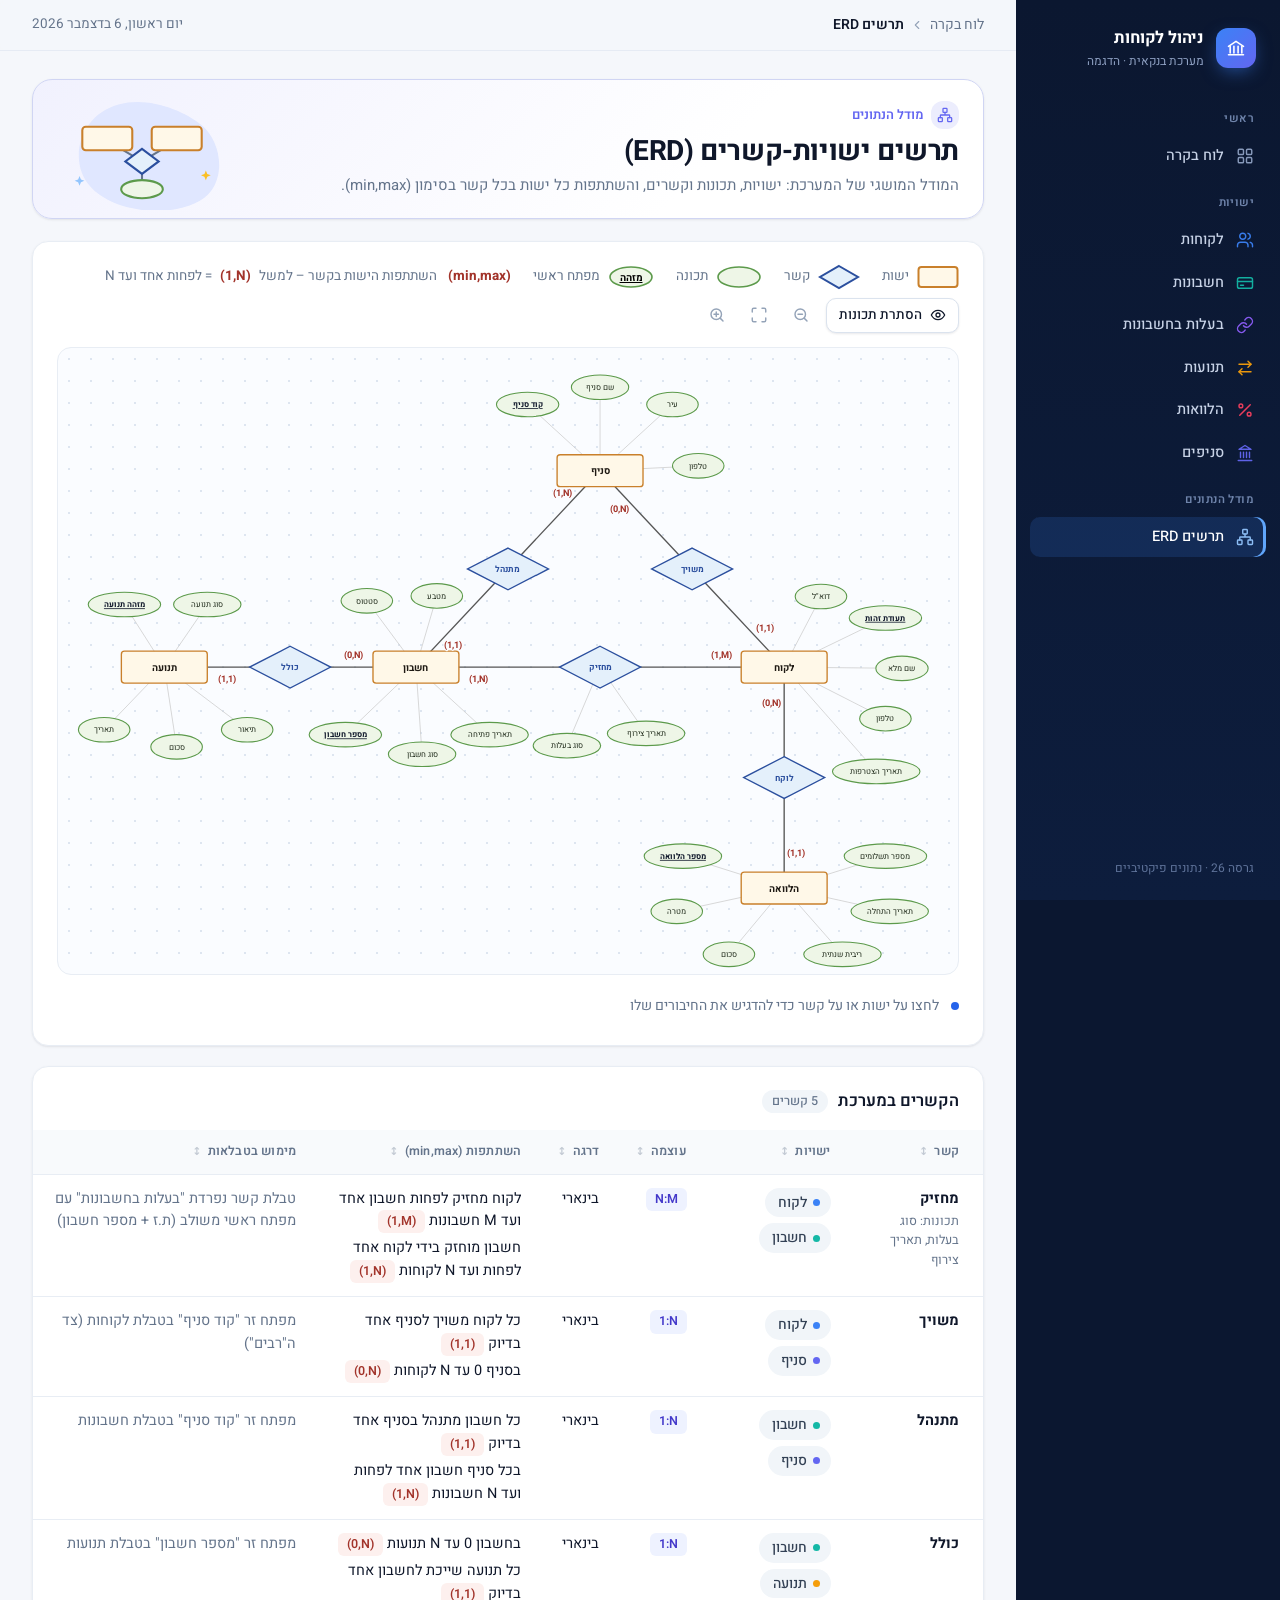
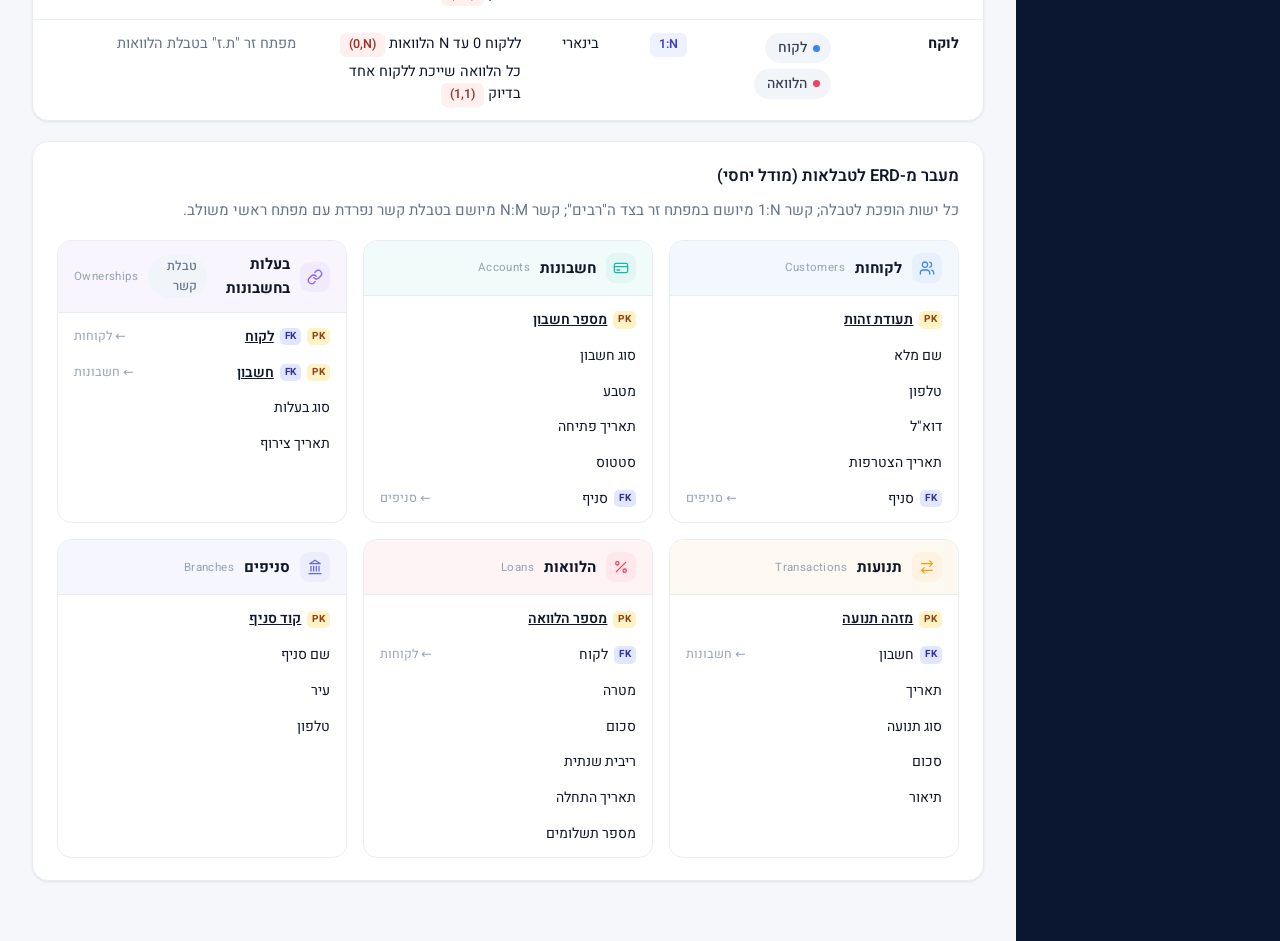
==== commit 5342bb2f: "Version 26: original SVG illustrations - Bank illustration in the dashboard welcome banner - Illustr" ====
--- a/erd.html
+++ b/erd.html
@@ -2,13 +2,13 @@
 <html lang="he" dir="rtl">
 <head>
   <meta charset="UTF-8">
-  <meta name="app-version" content="25">
+  <meta name="app-version" content="26">
   <meta name="viewport" content="width=device-width, initial-scale=1">
   <title>תרשים ישויות-קשרים (ERD) – ניהול לקוחות</title>
   <link rel="preconnect" href="https://fonts.googleapis.com">
   <link rel="preconnect" href="https://fonts.gstatic.com" crossorigin>
   <link href="https://fonts.googleapis.com/css2?family=Heebo:wght@400;500;600;700&display=swap" rel="stylesheet">
-  <link rel="stylesheet" href="assets/style.css?v=25">
+  <link rel="stylesheet" href="assets/style.css?v=26">
   <link rel="icon" href="data:image/svg+xml,%3Csvg xmlns='http://www.w3.org/2000/svg' viewBox='0 0 24 24'%3E%3Crect width='24' height='24' rx='6' fill='%232563eb'/%3E%3Cpath d='M4 10l8-5 8 5M6 10v7M10 10v7M14 10v7M18 10v7M4 19h16' stroke='white' stroke-width='1.6' fill='none'/%3E%3C/svg%3E">
 </head>
 <body>
@@ -23,7 +23,8 @@
       <span class="today" id="today"></span>
     </header>
     <main class="content">
-      <div class="page-head">
+      <div class="page-head with-art" style="--c:#6366f1">
+        <div class="ph-art" id="erdArt"></div>
         <div>
           <div class="eyebrow" style="--c:#6366f1"><span class="tile" id="erdTile"></span>מודל הנתונים</div>
           <h1>תרשים ישויות-קשרים (ERD)</h1>
@@ -59,8 +60,9 @@
   </div>
 </div>
 
-<script src="assets/schema.js?v=25"></script>
-<script src="assets/shell.js?v=25"></script>
-<script src="assets/erd.js?v=25"></script>
+<script src="assets/schema.js?v=26"></script>
+<script src="assets/illustrations.js?v=26"></script>
+<script src="assets/shell.js?v=26"></script>
+<script src="assets/erd.js?v=26"></script>
 </body>
 </html>
--- a/assets/style.css
+++ b/assets/style.css
@@ -464,3 +464,24 @@
 .content>*:nth-child(2){animation-delay:.04s}.content>*:nth-child(3){animation-delay:.08s}.content>*:nth-child(4){animation-delay:.12s}
 .content>*:nth-child(5){animation-delay:.16s}.content>*:nth-child(n+6){animation-delay:.2s}
 @media (prefers-reduced-motion:reduce){.content>*,.live.on::before{animation:none}.bank-card,.qa-btn{transition:none}}
+
+/* ================= Illustrations ================= */
+.illus{display:block;width:100%;height:100%}
+/* welcome: text | illustration, quick actions below */
+.welcome{display:grid;grid-template-columns:1fr minmax(220px,330px);grid-template-areas:"text art" "qa qa";align-items:center;gap:14px 24px}
+.welcome .wl-text{grid-area:text}
+.welcome .wl-illus{grid-area:art;position:relative;z-index:1;height:190px;margin:-8px 0 -10px}
+.welcome .qa{grid-area:qa}
+@media (max-width:700px){.welcome{grid-template-columns:1fr;grid-template-areas:"art" "text" "qa"}.welcome .wl-illus{height:140px;margin:0}}
+/* list page header with illustration */
+.page-head.with-art{position:relative;display:grid;grid-template-columns:1fr auto 170px;grid-template-areas:"text actions art";align-items:end;
+  background:linear-gradient(135deg,color-mix(in srgb,var(--c) 9%,#fff),#fff 70%);border:1px solid color-mix(in srgb,var(--c) 18%,var(--line));
+  border-radius:20px;padding:20px 24px;box-shadow:var(--sh-1)}
+.page-head.with-art>div:not(.ph-art):not(.actions){grid-area:text}
+.page-head.with-art .actions{grid-area:actions;align-self:end}
+.page-head.with-art .ph-art{grid-area:art;height:118px;margin:-8px 0 -12px}
+@media (max-width:1100px){.page-head.with-art{grid-template-columns:1fr 130px;grid-template-areas:"text art" "actions actions"}.page-head.with-art .ph-art{height:96px}}
+@media (max-width:560px){.page-head.with-art{grid-template-columns:1fr 92px;padding:16px}.page-head.with-art .ph-art{height:72px;margin:0}}
+/* empty state */
+.empty .il-empty{width:170px;height:120px;margin:0 auto 6px}
+.empty-t{font-weight:600;color:var(--ink);margin-bottom:2px}
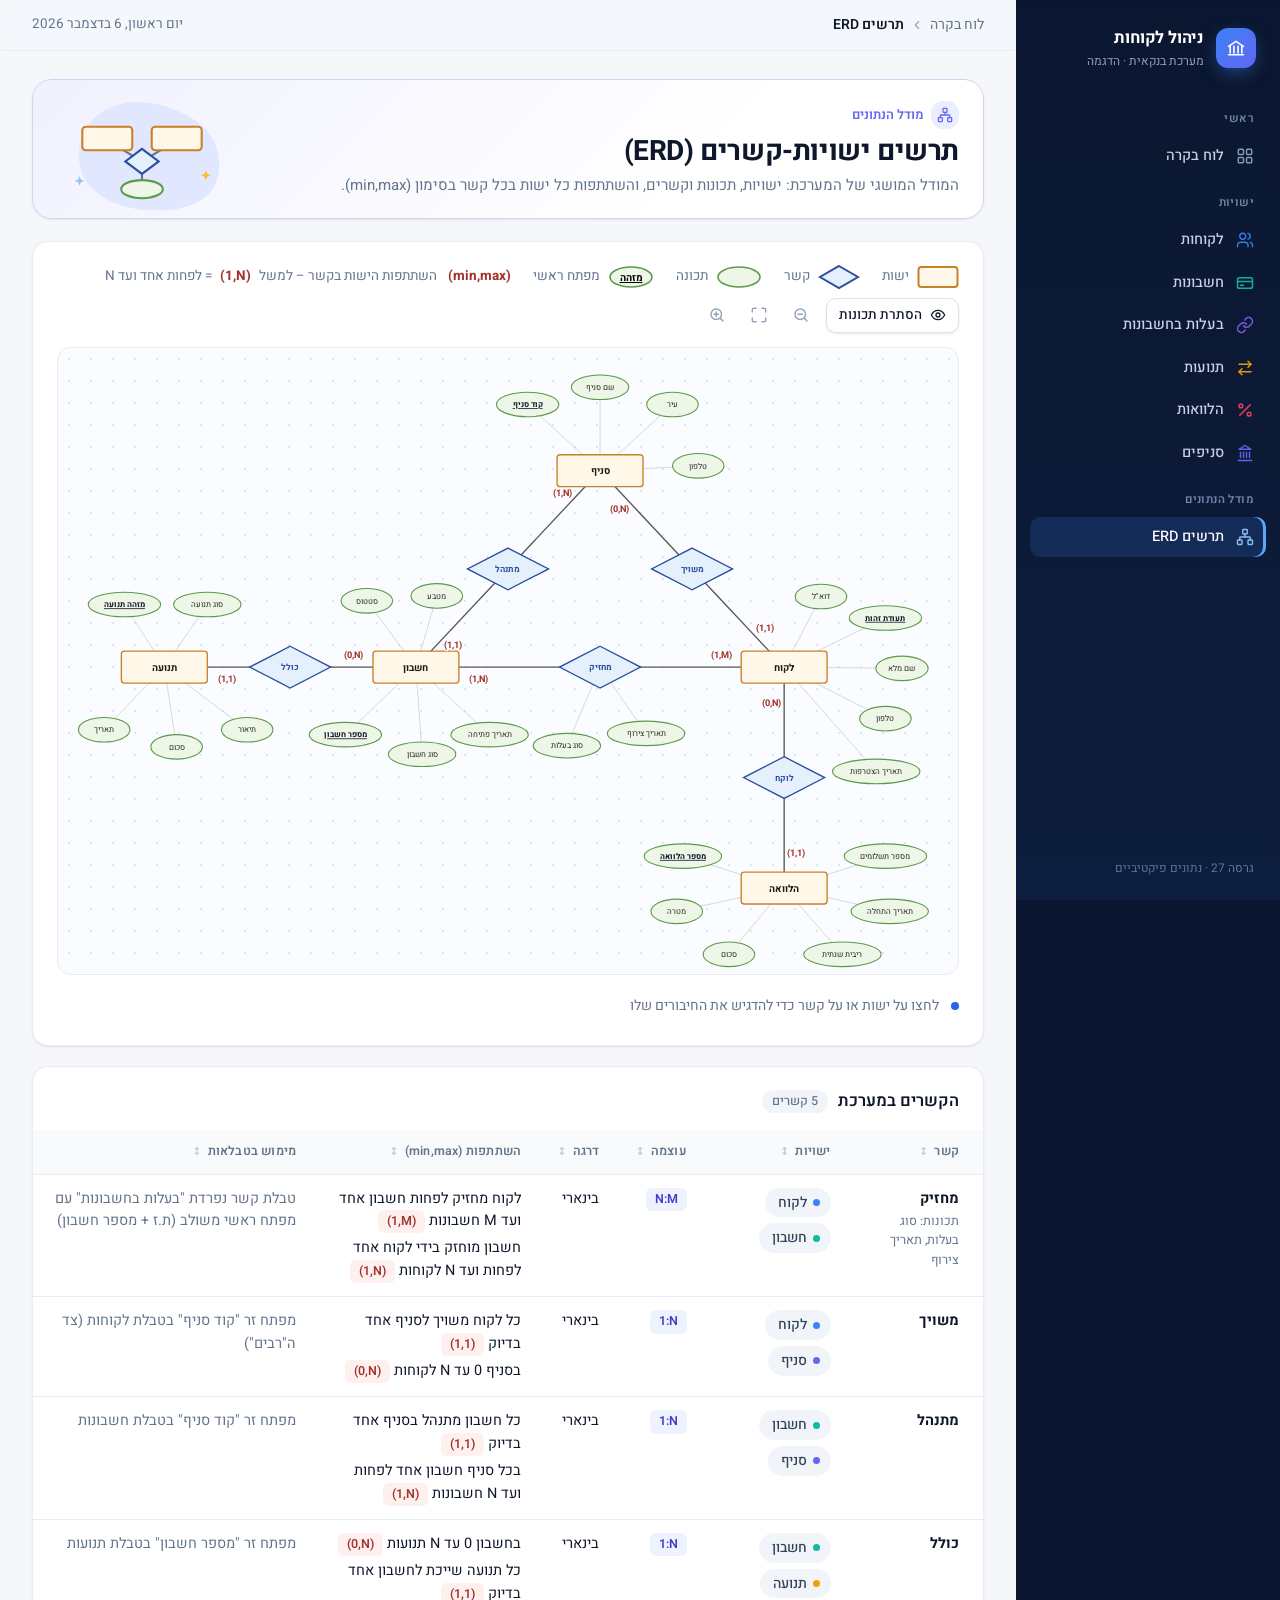
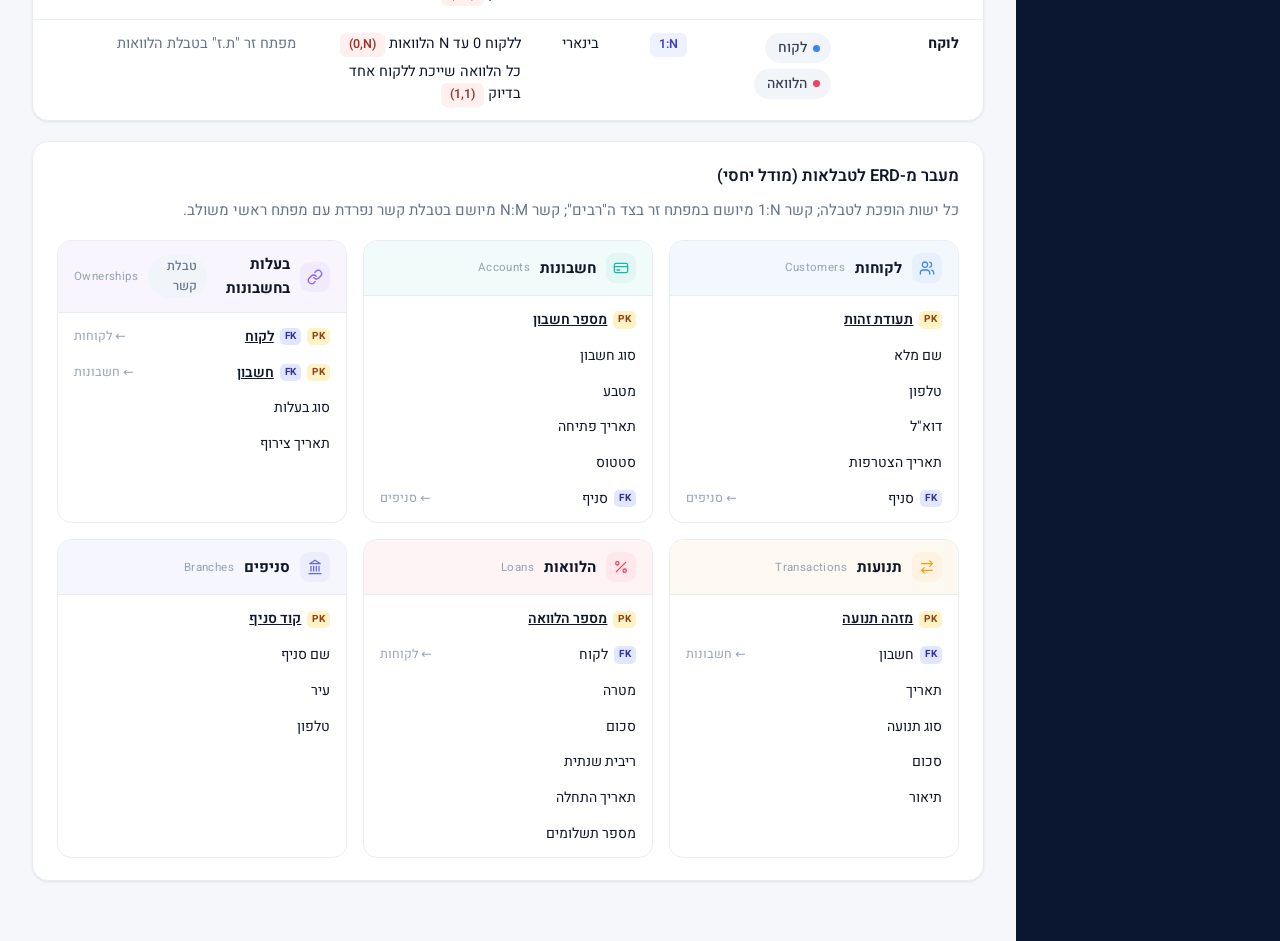
==== commit c1e117e3: "Version 27: all dashboard KPI cards use colored gradients Co-Authored-By: Claude Opus 5.5 <noreply@a" ====
--- a/erd.html
+++ b/erd.html
@@ -2,13 +2,13 @@
 <html lang="he" dir="rtl">
 <head>
   <meta charset="UTF-8">
-  <meta name="app-version" content="26">
+  <meta name="app-version" content="27">
   <meta name="viewport" content="width=device-width, initial-scale=1">
   <title>תרשים ישויות-קשרים (ERD) – ניהול לקוחות</title>
   <link rel="preconnect" href="https://fonts.googleapis.com">
   <link rel="preconnect" href="https://fonts.gstatic.com" crossorigin>
   <link href="https://fonts.googleapis.com/css2?family=Heebo:wght@400;500;600;700&display=swap" rel="stylesheet">
-  <link rel="stylesheet" href="assets/style.css?v=26">
+  <link rel="stylesheet" href="assets/style.css?v=27">
   <link rel="icon" href="data:image/svg+xml,%3Csvg xmlns='http://www.w3.org/2000/svg' viewBox='0 0 24 24'%3E%3Crect width='24' height='24' rx='6' fill='%232563eb'/%3E%3Cpath d='M4 10l8-5 8 5M6 10v7M10 10v7M14 10v7M18 10v7M4 19h16' stroke='white' stroke-width='1.6' fill='none'/%3E%3C/svg%3E">
 </head>
 <body>
@@ -60,9 +60,9 @@
   </div>
 </div>
 
-<script src="assets/schema.js?v=26"></script>
-<script src="assets/illustrations.js?v=26"></script>
-<script src="assets/shell.js?v=26"></script>
-<script src="assets/erd.js?v=26"></script>
+<script src="assets/schema.js?v=27"></script>
+<script src="assets/illustrations.js?v=27"></script>
+<script src="assets/shell.js?v=27"></script>
+<script src="assets/erd.js?v=27"></script>
 </body>
 </html>
--- a/assets/style.css
+++ b/assets/style.css
@@ -485,3 +485,11 @@
 /* empty state */
 .empty .il-empty{width:170px;height:120px;margin:0 auto 6px}
 .empty-t{font-weight:600;color:var(--ink);margin-bottom:2px}
+
+/* KPI cards – all gradient, each in its own color (white text, AA contrast) */
+.kpi.hero.k-rose{background:linear-gradient(135deg,#881337 0%,#be123c 55%,#e11d48 100%);box-shadow:0 12px 30px -12px rgba(190,18,60,.55)}
+.kpi.hero.k-sky{background:linear-gradient(135deg,#0c4a6e 0%,#075985 55%,#0369a1 100%);box-shadow:0 12px 30px -12px rgba(3,105,161,.55)}
+.kpi.hero.k-teal{background:linear-gradient(135deg,#134e4a 0%,#115e59 55%,#0f766e 100%);box-shadow:0 12px 30px -12px rgba(15,118,110,.55)}
+.kpi.hero .muted{color:rgba(255,255,255,.72)!important}
+a.kpi.hero{transition:transform .18s,box-shadow .18s}
+a.kpi.hero:hover{transform:translateY(-3px);border-color:transparent}
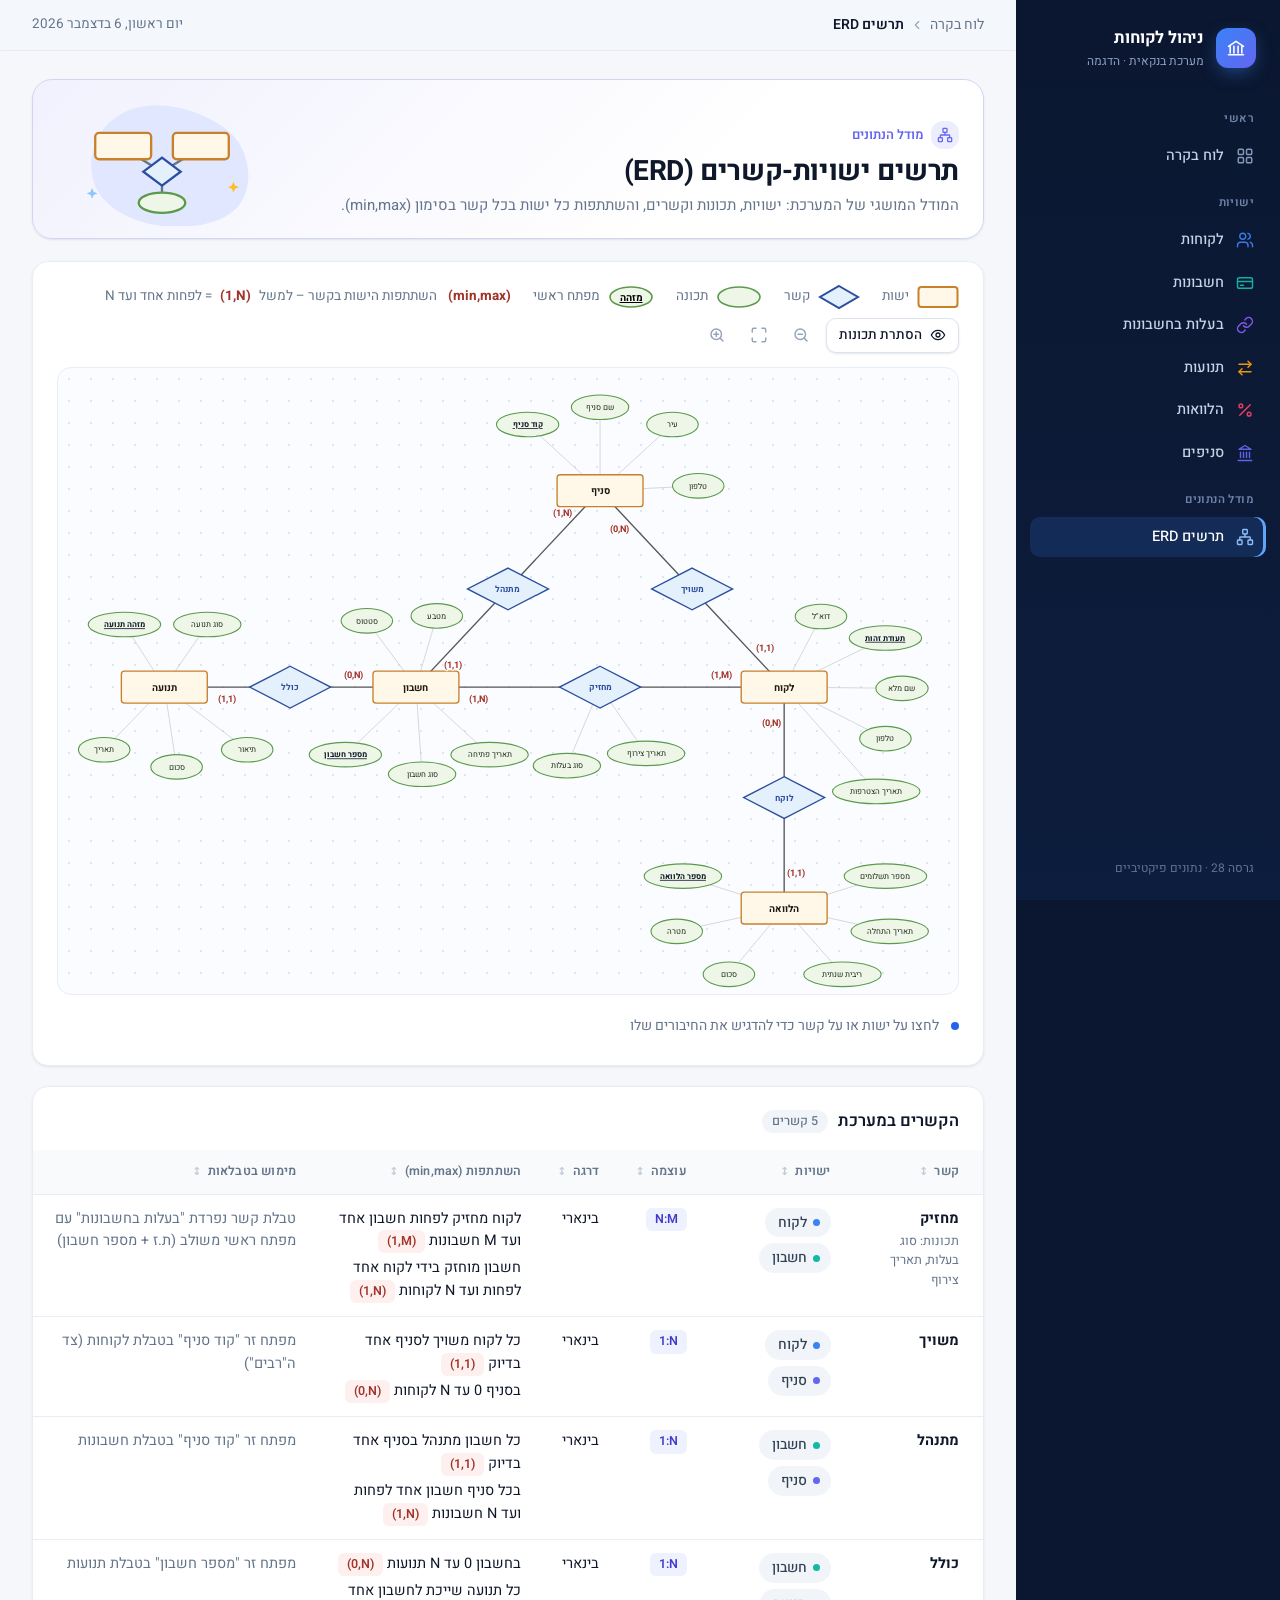
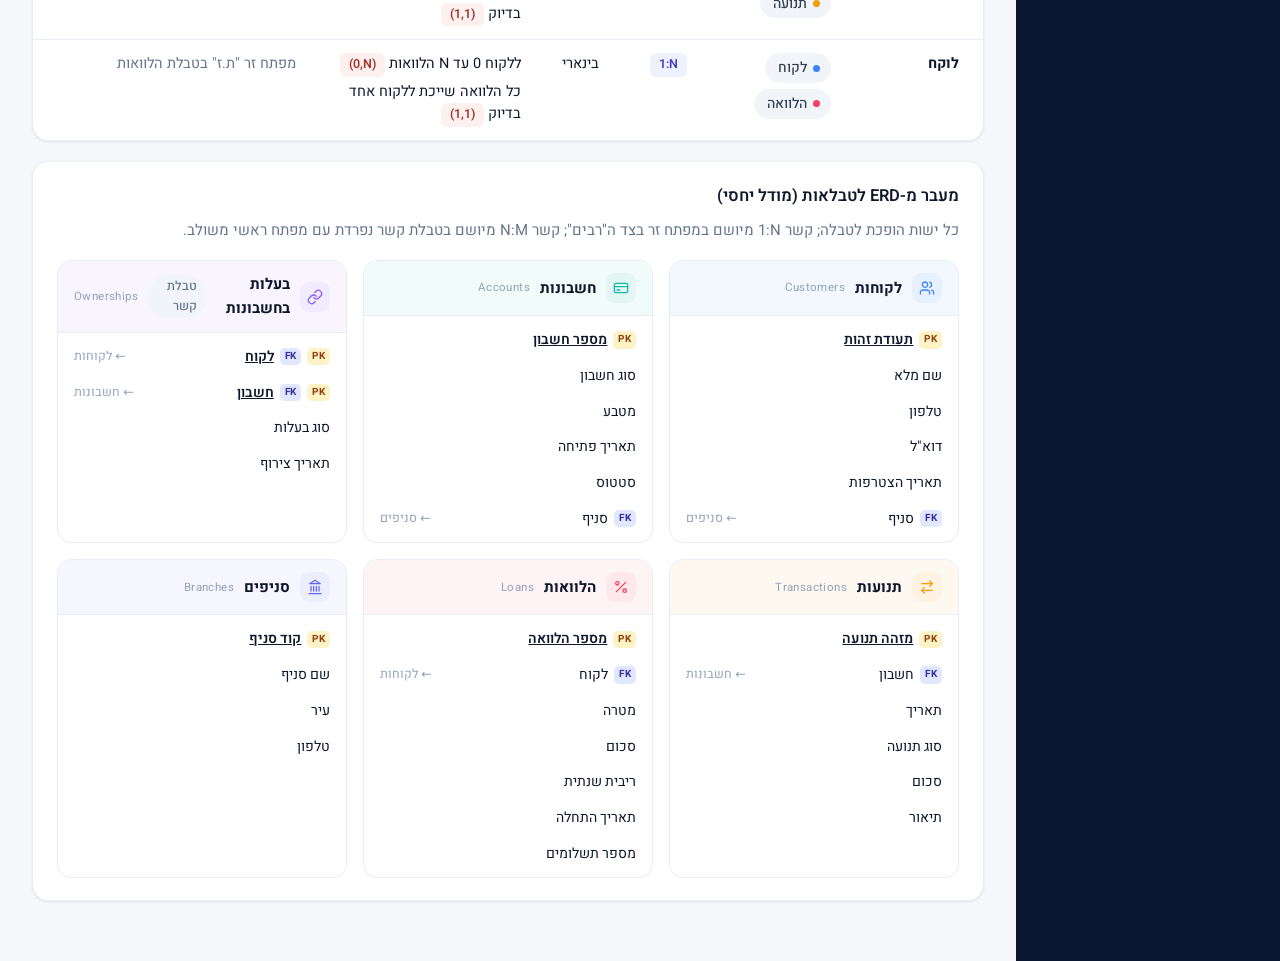
==== commit 93395bcb: "Version 28: photos in the dashboard banner and page headers - Free Unsplash photos (Unsplash License" ====
--- a/erd.html
+++ b/erd.html
@@ -2,13 +2,13 @@
 <html lang="he" dir="rtl">
 <head>
   <meta charset="UTF-8">
-  <meta name="app-version" content="27">
+  <meta name="app-version" content="28">
   <meta name="viewport" content="width=device-width, initial-scale=1">
   <title>תרשים ישויות-קשרים (ERD) – ניהול לקוחות</title>
   <link rel="preconnect" href="https://fonts.googleapis.com">
   <link rel="preconnect" href="https://fonts.gstatic.com" crossorigin>
   <link href="https://fonts.googleapis.com/css2?family=Heebo:wght@400;500;600;700&display=swap" rel="stylesheet">
-  <link rel="stylesheet" href="assets/style.css?v=27">
+  <link rel="stylesheet" href="assets/style.css?v=28">
   <link rel="icon" href="data:image/svg+xml,%3Csvg xmlns='http://www.w3.org/2000/svg' viewBox='0 0 24 24'%3E%3Crect width='24' height='24' rx='6' fill='%232563eb'/%3E%3Cpath d='M4 10l8-5 8 5M6 10v7M10 10v7M14 10v7M18 10v7M4 19h16' stroke='white' stroke-width='1.6' fill='none'/%3E%3C/svg%3E">
 </head>
 <body>
@@ -60,9 +60,9 @@
   </div>
 </div>
 
-<script src="assets/schema.js?v=27"></script>
-<script src="assets/illustrations.js?v=27"></script>
-<script src="assets/shell.js?v=27"></script>
-<script src="assets/erd.js?v=27"></script>
+<script src="assets/schema.js?v=28"></script>
+<script src="assets/illustrations.js?v=28"></script>
+<script src="assets/shell.js?v=28"></script>
+<script src="assets/erd.js?v=28"></script>
 </body>
 </html>
--- a/assets/style.css
+++ b/assets/style.css
@@ -493,3 +493,23 @@
 .kpi.hero .muted{color:rgba(255,255,255,.72)!important}
 a.kpi.hero{transition:transform .18s,box-shadow .18s}
 a.kpi.hero:hover{transform:translateY(-3px);border-color:transparent}
+
+/* ================= Photos ================= */
+.welcome.has-photo{grid-template-columns:1fr;grid-template-areas:"text" "qa";min-height:300px;align-content:end;
+  background:#0b1730}
+.welcome.has-photo .wl-illus,.welcome.has-photo .wl-art{display:none}
+.wl-photo-wrap{position:absolute;inset:0;z-index:0}
+.wl-photo{width:100%;height:100%;object-fit:cover;object-position:center 60%;opacity:0;transition:opacity .6s}
+.wl-photo.ok{opacity:1}
+/* כהות משמאל-לימין בעברית: הטקסט מימין צריך רקע כהה */
+.wl-photo-wrap::after{content:"";position:absolute;inset:0;
+  background:linear-gradient(270deg,rgba(11,23,48,.92) 0%,rgba(30,58,138,.72) 42%,rgba(30,58,138,.28) 75%,rgba(11,23,48,.35) 100%),
+             linear-gradient(0deg,rgba(11,23,48,.75) 0%,rgba(11,23,48,0) 55%)}
+.welcome.has-photo .qa-btn{background:rgba(255,255,255,.14);border-color:rgba(255,255,255,.28)}
+.welcome.has-photo .qa-btn:hover{background:rgba(255,255,255,.24)}
+.ph-art .ph-photo{width:100%;height:100%;object-fit:cover;border-radius:16px;box-shadow:0 10px 24px -12px rgba(15,23,42,.45);opacity:0;transition:opacity .5s}
+.ph-art .ph-photo.ok{opacity:1}
+.page-head.with-art{grid-template-columns:1fr auto 210px}
+.page-head.with-art .ph-art{height:132px;margin:-6px 0 -8px}
+@media (max-width:1100px){.page-head.with-art{grid-template-columns:1fr 150px}.page-head.with-art .ph-art{height:100px}}
+@media (max-width:560px){.page-head.with-art{grid-template-columns:1fr 96px}.page-head.with-art .ph-art{height:76px}.welcome.has-photo{min-height:0}}
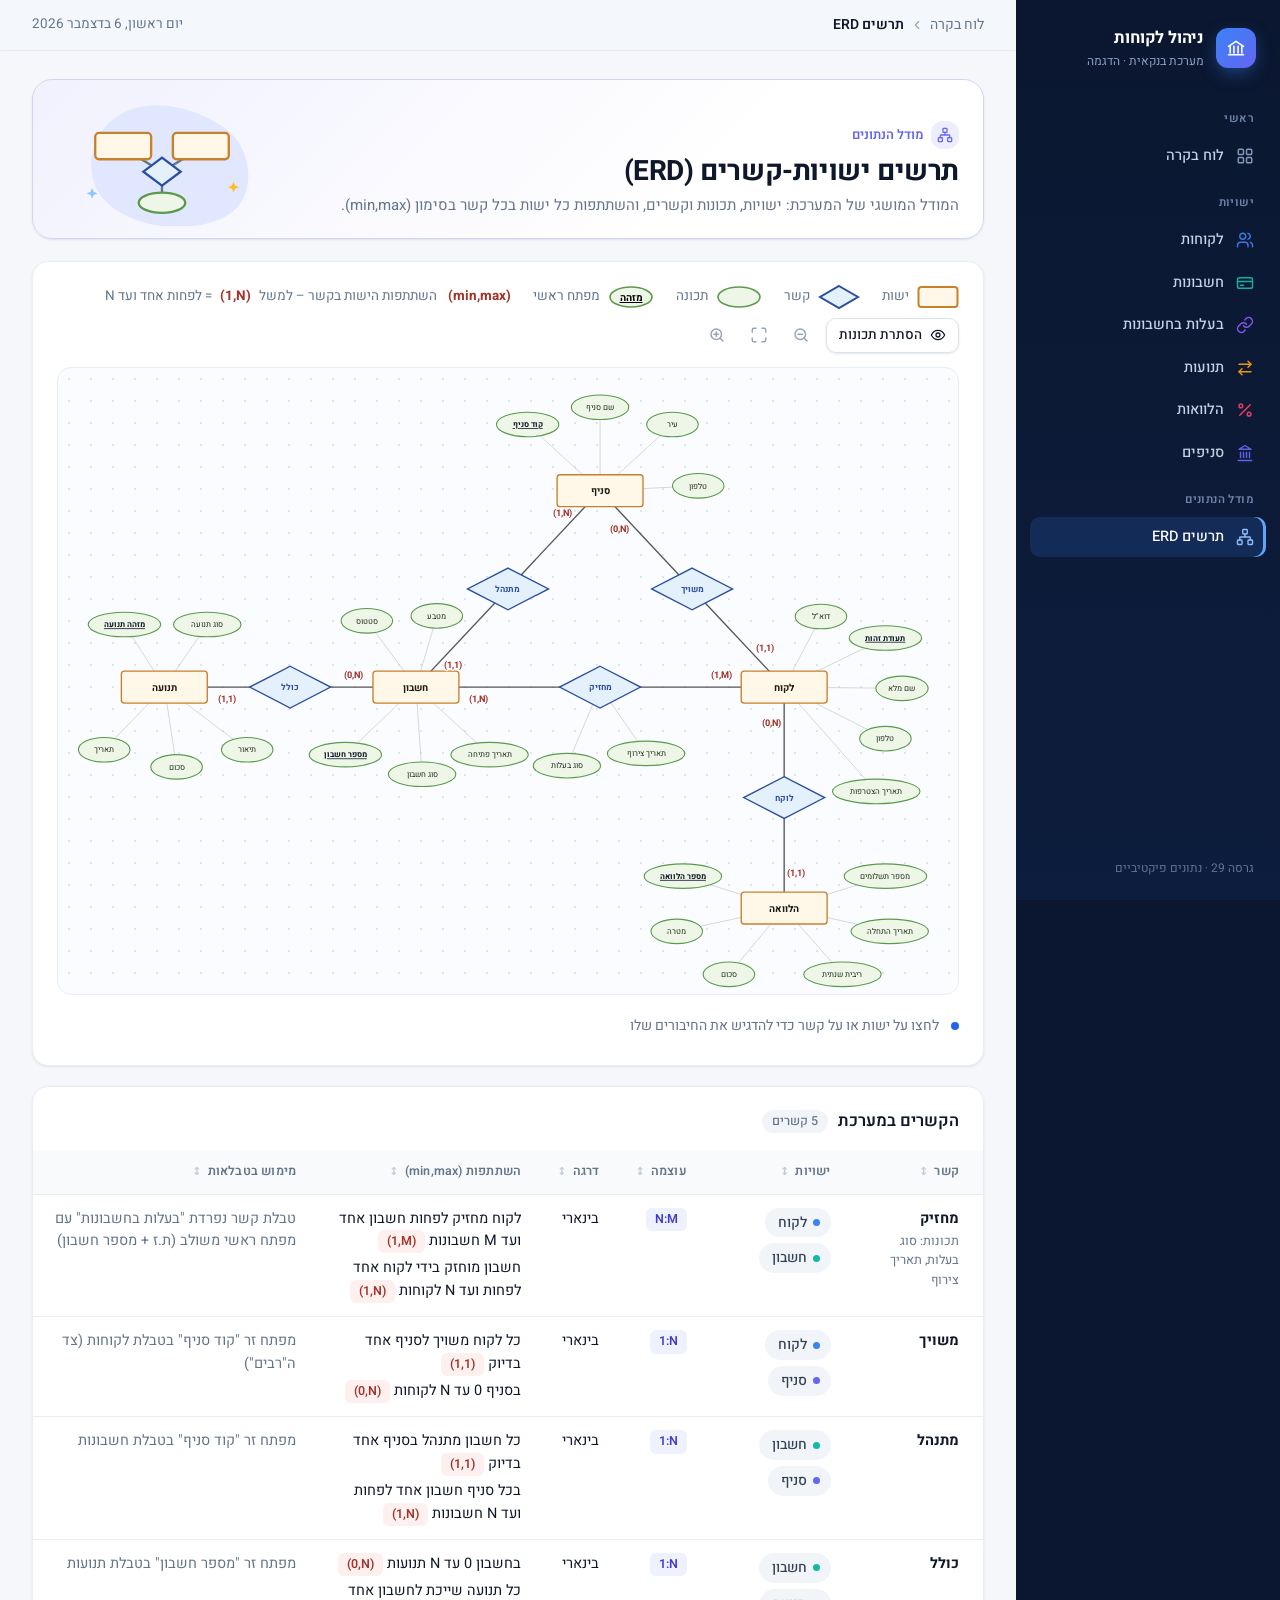
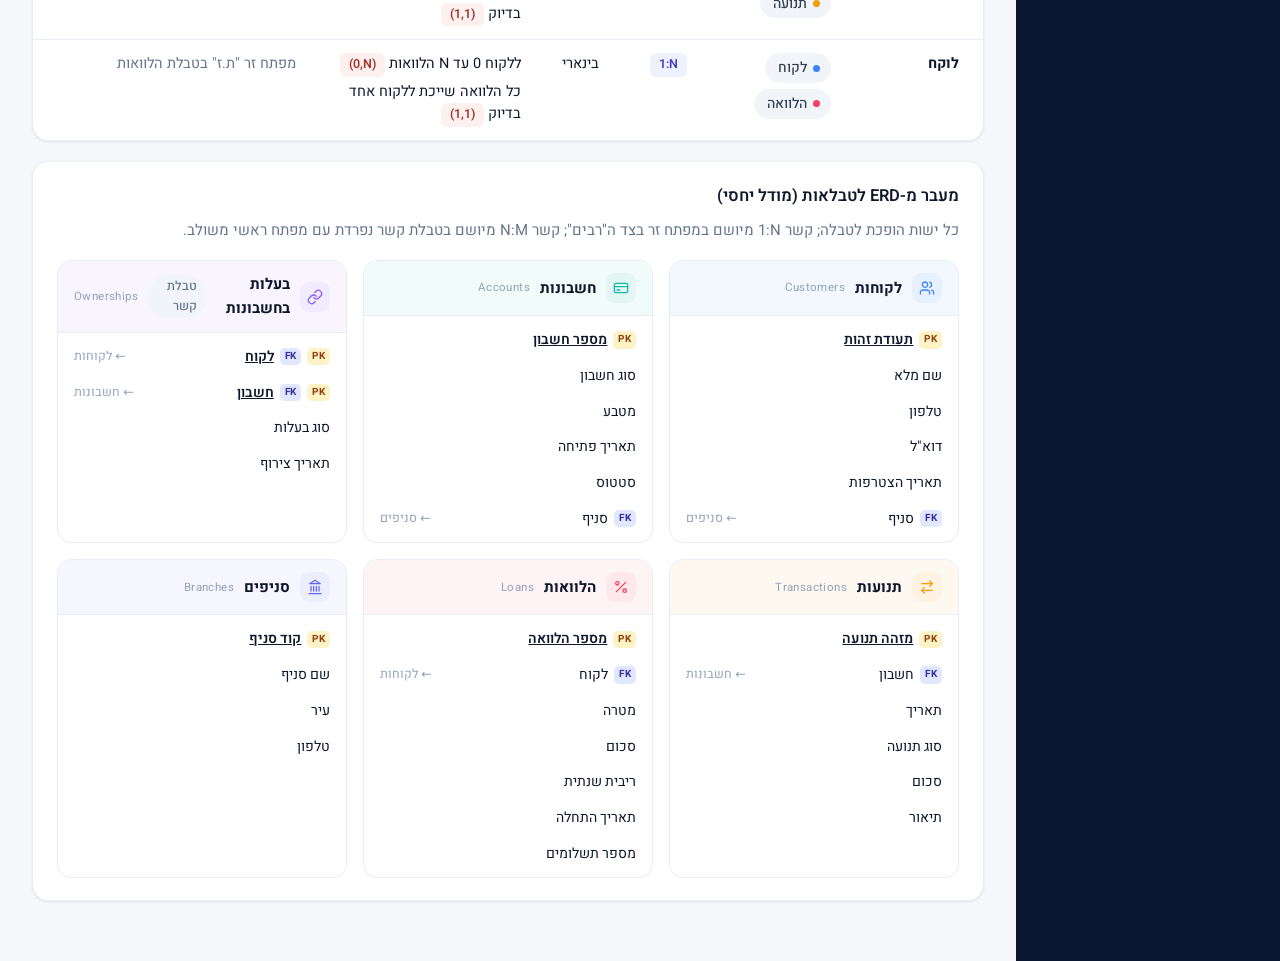
==== commit 14eb273b: "Version 29: photo banner shows more of the skyline, compact pill quick actions Co-Authored-By: Claud" ====
--- a/erd.html
+++ b/erd.html
@@ -2,13 +2,13 @@
 <html lang="he" dir="rtl">
 <head>
   <meta charset="UTF-8">
-  <meta name="app-version" content="28">
+  <meta name="app-version" content="29">
   <meta name="viewport" content="width=device-width, initial-scale=1">
   <title>תרשים ישויות-קשרים (ERD) – ניהול לקוחות</title>
   <link rel="preconnect" href="https://fonts.googleapis.com">
   <link rel="preconnect" href="https://fonts.gstatic.com" crossorigin>
   <link href="https://fonts.googleapis.com/css2?family=Heebo:wght@400;500;600;700&display=swap" rel="stylesheet">
-  <link rel="stylesheet" href="assets/style.css?v=28">
+  <link rel="stylesheet" href="assets/style.css?v=29">
   <link rel="icon" href="data:image/svg+xml,%3Csvg xmlns='http://www.w3.org/2000/svg' viewBox='0 0 24 24'%3E%3Crect width='24' height='24' rx='6' fill='%232563eb'/%3E%3Cpath d='M4 10l8-5 8 5M6 10v7M10 10v7M14 10v7M18 10v7M4 19h16' stroke='white' stroke-width='1.6' fill='none'/%3E%3C/svg%3E">
 </head>
 <body>
@@ -60,9 +60,9 @@
   </div>
 </div>
 
-<script src="assets/schema.js?v=28"></script>
-<script src="assets/illustrations.js?v=28"></script>
-<script src="assets/shell.js?v=28"></script>
-<script src="assets/erd.js?v=28"></script>
+<script src="assets/schema.js?v=29"></script>
+<script src="assets/illustrations.js?v=29"></script>
+<script src="assets/shell.js?v=29"></script>
+<script src="assets/erd.js?v=29"></script>
 </body>
 </html>
--- a/assets/style.css
+++ b/assets/style.css
@@ -513,3 +513,18 @@
 .page-head.with-art .ph-art{height:132px;margin:-6px 0 -8px}
 @media (max-width:1100px){.page-head.with-art{grid-template-columns:1fr 150px}.page-head.with-art .ph-art{height:100px}}
 @media (max-width:560px){.page-head.with-art{grid-template-columns:1fr 96px}.page-head.with-art .ph-art{height:76px}.welcome.has-photo{min-height:0}}
+/* v29: הבאנר עם צילום – יותר מקום לנוף, כפתורים קומפקטיים */
+.welcome.has-photo{min-height:340px;align-content:space-between;padding:30px 32px 26px}
+.welcome.has-photo .wl-photo{object-position:center 88%}
+.welcome.has-photo .wl-photo-wrap::after{
+  background:linear-gradient(270deg,rgba(11,23,48,.85) 0%,rgba(11,23,48,.55) 32%,rgba(11,23,48,.08) 62%,rgba(11,23,48,0) 100%),
+             linear-gradient(0deg,rgba(11,23,48,.55) 0%,rgba(11,23,48,0) 32%)}
+.welcome.has-photo .wl-text{text-shadow:0 1px 12px rgba(0,0,0,.35)}
+.welcome.has-photo .qa{display:flex;flex-wrap:wrap;gap:10px;justify-content:flex-start}
+.welcome.has-photo .qa-btn{flex-direction:row;align-items:center;gap:10px;min-width:0;padding:8px 16px 8px 10px;border-radius:999px;
+  background:rgba(15,23,42,.38);border-color:rgba(255,255,255,.3);backdrop-filter:blur(10px);-webkit-backdrop-filter:blur(10px)}
+.welcome.has-photo .qa-btn:hover{background:rgba(15,23,42,.55)}
+.welcome.has-photo .qa-btn .tile{width:30px;height:30px;border-radius:999px}
+@media (max-width:560px){.welcome.has-photo{min-height:300px;padding:22px 18px 18px}
+  .welcome.has-photo .qa{display:grid;grid-template-columns:1fr 1fr;gap:8px}
+  .welcome.has-photo .qa-btn{padding:7px 10px 7px 8px;font-size:13px}}
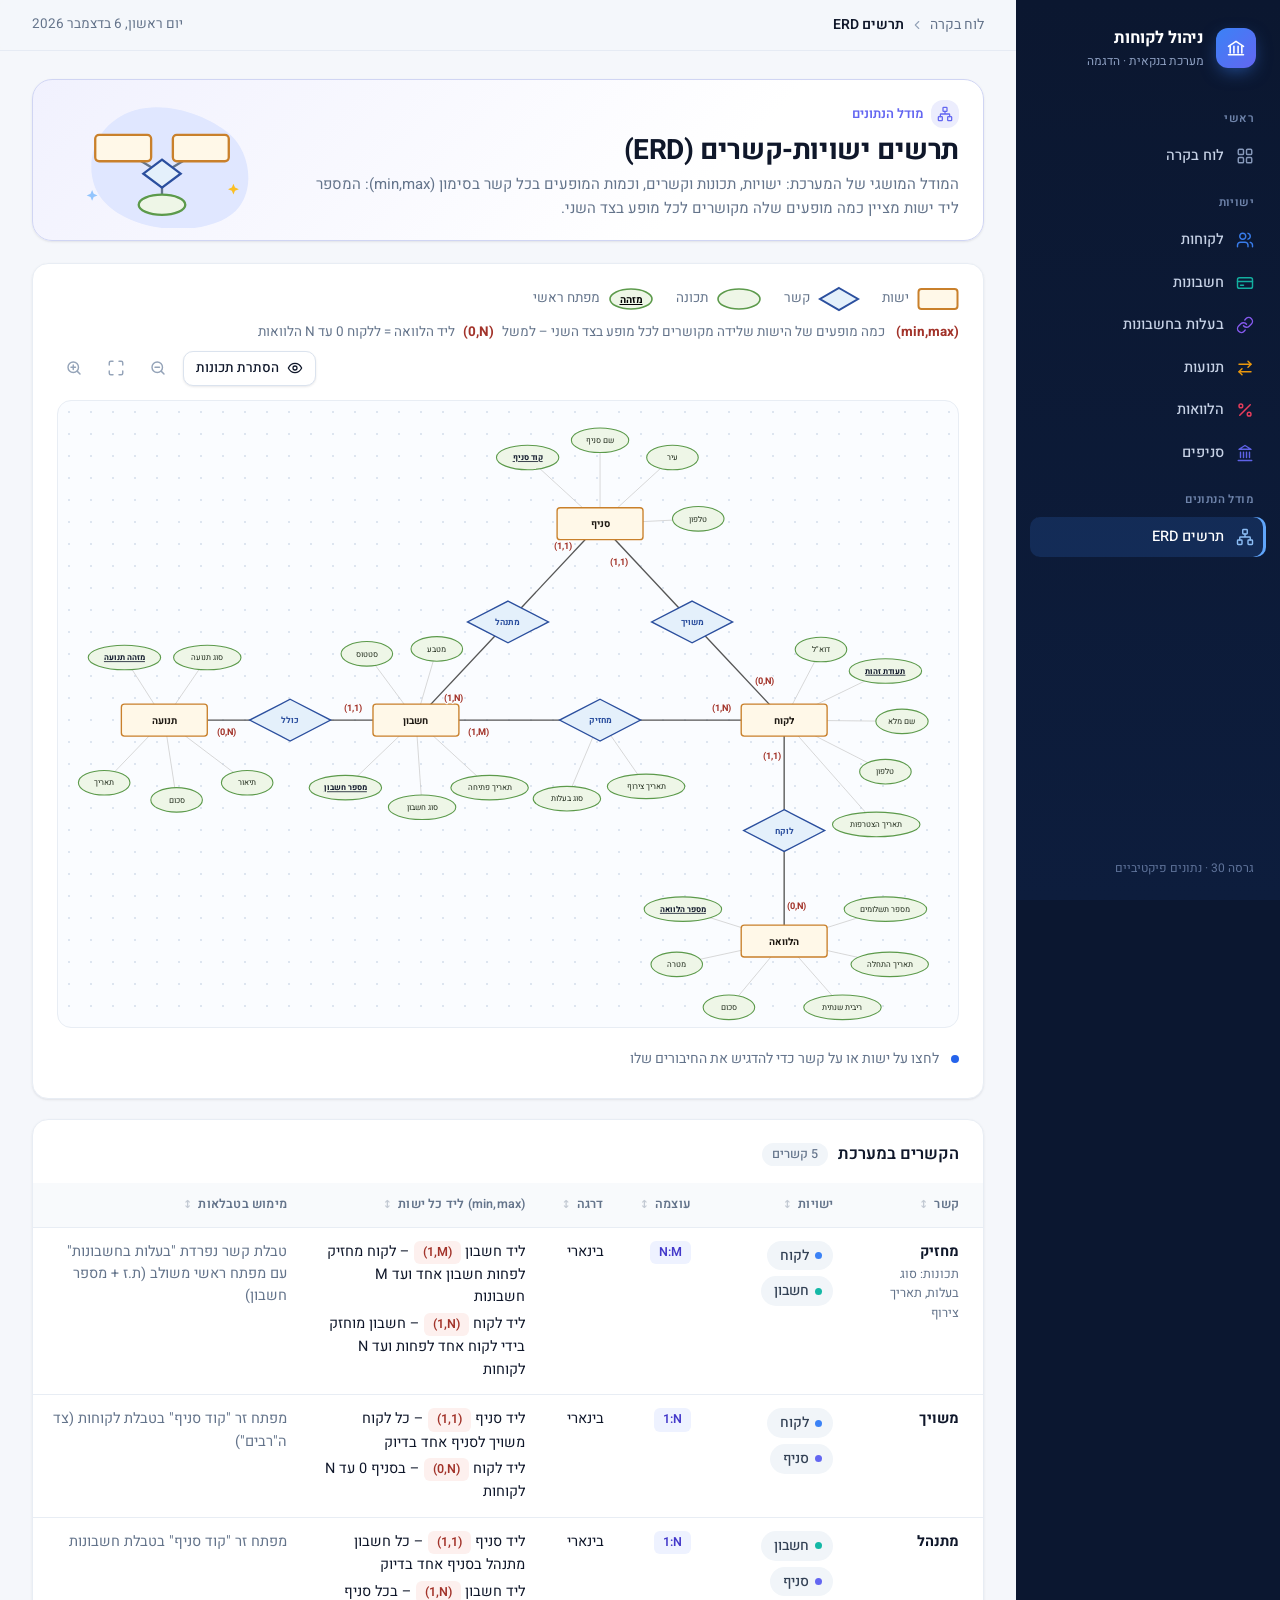
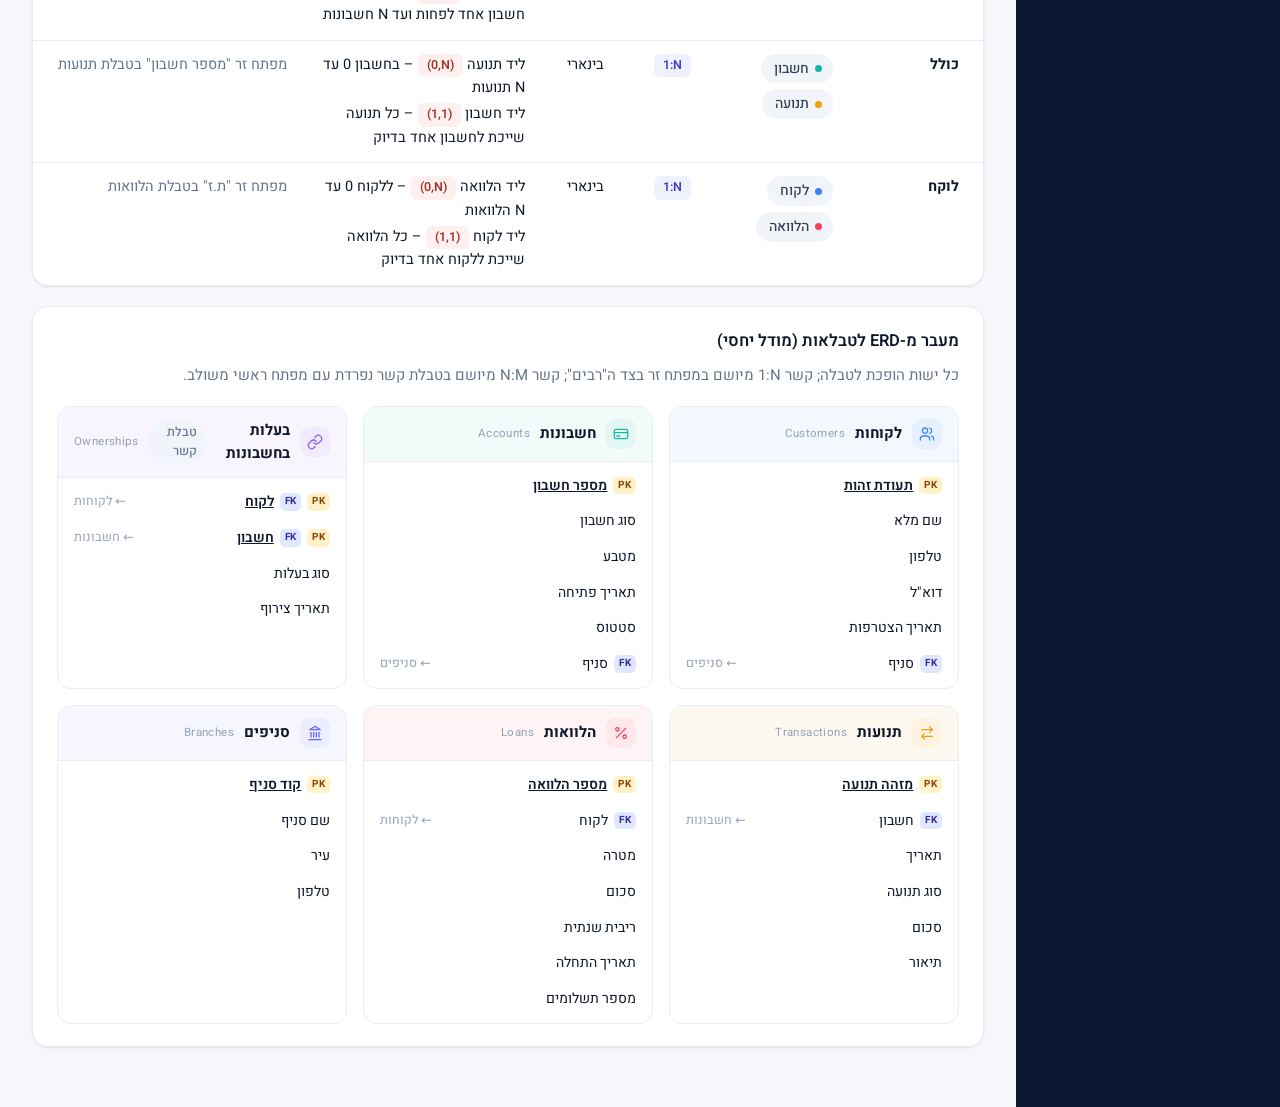
==== commit 047023e8: "Version 30: ERD min-max shown look-across (pair next to an entity = how many of it per instance on t" ====
--- a/erd.html
+++ b/erd.html
@@ -2,13 +2,13 @@
 <html lang="he" dir="rtl">
 <head>
   <meta charset="UTF-8">
-  <meta name="app-version" content="29">
+  <meta name="app-version" content="30">
   <meta name="viewport" content="width=device-width, initial-scale=1">
   <title>תרשים ישויות-קשרים (ERD) – ניהול לקוחות</title>
   <link rel="preconnect" href="https://fonts.googleapis.com">
   <link rel="preconnect" href="https://fonts.gstatic.com" crossorigin>
   <link href="https://fonts.googleapis.com/css2?family=Heebo:wght@400;500;600;700&display=swap" rel="stylesheet">
-  <link rel="stylesheet" href="assets/style.css?v=29">
+  <link rel="stylesheet" href="assets/style.css?v=30">
   <link rel="icon" href="data:image/svg+xml,%3Csvg xmlns='http://www.w3.org/2000/svg' viewBox='0 0 24 24'%3E%3Crect width='24' height='24' rx='6' fill='%232563eb'/%3E%3Cpath d='M4 10l8-5 8 5M6 10v7M10 10v7M14 10v7M18 10v7M4 19h16' stroke='white' stroke-width='1.6' fill='none'/%3E%3C/svg%3E">
 </head>
 <body>
@@ -28,7 +28,7 @@
         <div>
           <div class="eyebrow" style="--c:#6366f1"><span class="tile" id="erdTile"></span>מודל הנתונים</div>
           <h1>תרשים ישויות-קשרים (ERD)</h1>
-          <p>המודל המושגי של המערכת: ישויות, תכונות וקשרים, והשתתפות כל ישות בכל קשר בסימון <span class="ltr">(min,max)</span>.</p>
+          <p>המודל המושגי של המערכת: ישויות, תכונות וקשרים, וכמות המופעים בכל קשר בסימון <span class="ltr">(min,max)</span>: המספר ליד ישות מציין כמה מופעים שלה מקושרים לכל מופע בצד השני.</p>
         </div>
       </div>
 
@@ -60,9 +60,9 @@
   </div>
 </div>
 
-<script src="assets/schema.js?v=29"></script>
-<script src="assets/illustrations.js?v=29"></script>
-<script src="assets/shell.js?v=29"></script>
-<script src="assets/erd.js?v=29"></script>
+<script src="assets/schema.js?v=30"></script>
+<script src="assets/illustrations.js?v=30"></script>
+<script src="assets/shell.js?v=30"></script>
+<script src="assets/erd.js?v=30"></script>
 </body>
 </html>
